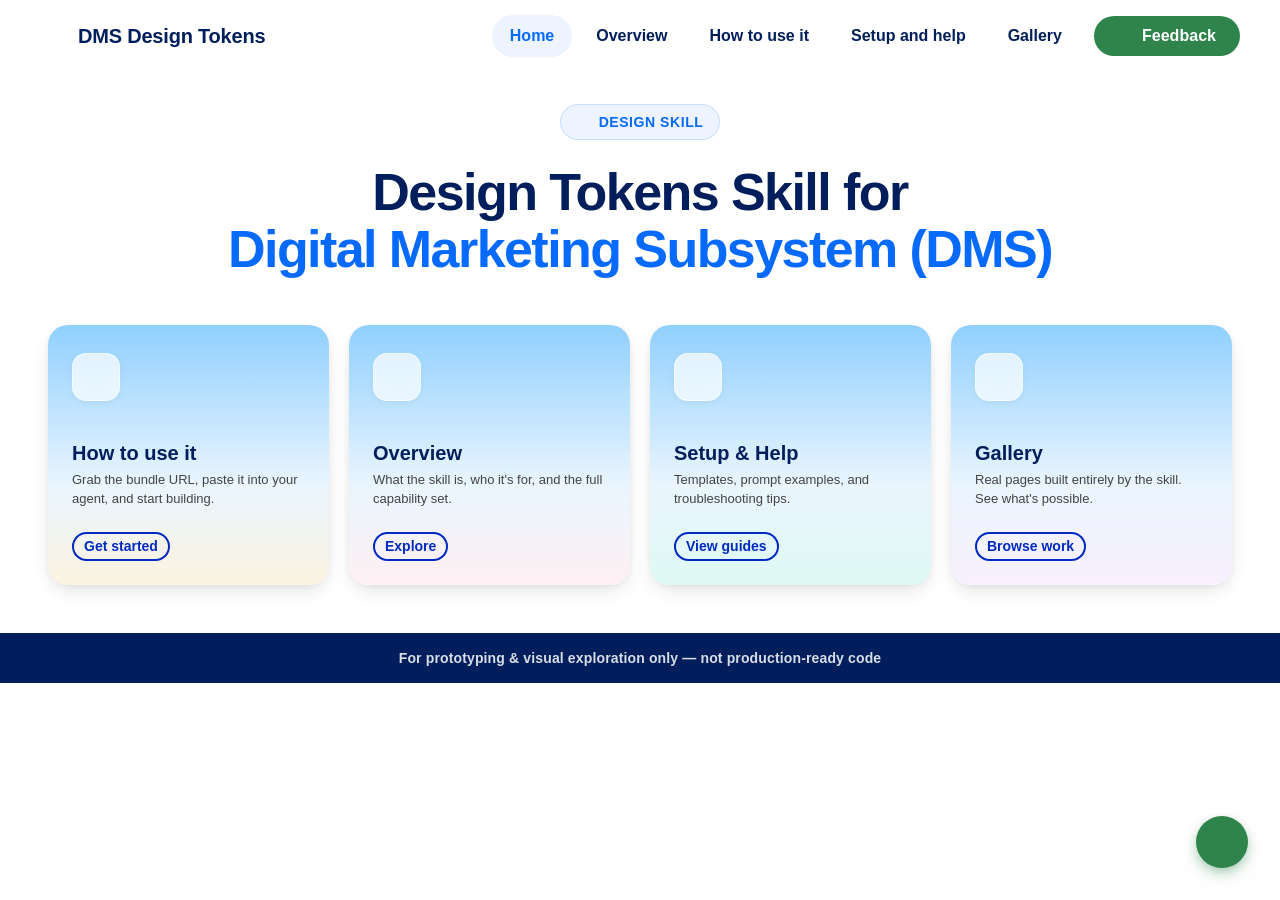
==== index.html @ d8869646 "revert cards to Day pastel gradients Co-authored-by: Cursor <cursoragent@cursor.com>" ====
<!DOCTYPE html>
<html lang="en" data-theme="day">
<head>
  <meta charset="UTF-8">
  <meta name="viewport" content="width=device-width, initial-scale=1.0">
  <title>DMS Design Tokens</title>
  <meta name="description" content="A self-contained brand bundle that turns AI agents into brand-safe page builders. Semantic tokens, curated recipes, and an 8-question self-audit — all at a single URL.">
  <link rel="icon" type="image/svg+xml" href="public/favicon.svg">
  <link rel="stylesheet" href="https://sfdc-ui-documentation-667d4c5e8394.herokuapp.com/dms-design-tokens/fonts.css">
  <link rel="stylesheet" href="https://sfdc-ui-documentation-667d4c5e8394.herokuapp.com/dms-design-tokens/tokens.css">
  <link rel="stylesheet" href="https://sfdc-ui-documentation-667d4c5e8394.herokuapp.com/salesforce-tokens/icons.css">
  <link rel="stylesheet" href="css/style.css?v=20260625b">
</head>
<body>

<!-- ═══ Navigation ═══ -->
<nav class="nav">
  <div class="nav__inner">
    <a href="index.html" class="nav__logo">
      <i class="icon icon--salesforce1 nav__logo-icon"></i>
      DMS Design Tokens
    </a>
    <button class="nav__hamburger" aria-label="Open menu" aria-expanded="false">
      <span></span><span></span><span></span>
    </button>
    <div class="nav__tabs">
      <a href="index.html" class="nav__tab-link active">Home</a>
      <a href="overview.html" class="nav__tab-link">Overview</a>
      <a href="use-it.html" class="nav__tab-link">How to use it</a>
      <a href="setup-and-help.html" class="nav__tab-link">Setup and help</a>
      <a href="gallery.html" class="nav__tab-link">Gallery</a>
      <button class="sf-cta sf-cta--special sf-cta--medium nav__feedback" data-feedback-open><i class="icon icon--chat" aria-hidden="true" style="width:16px;height:16px;"></i> Feedback</button>
    </div>
  </div>
</nav>

<!-- ═══ Hero ═══ -->
<section class="blade blade--day" style="padding-top:32px;padding-bottom:48px;">
  <div class="blade__inner" style="text-align:center; max-width:900px; margin-inline:auto;">
    <div class="home-hero__badge home-hero__badge--day">
      <i class="icon icon--magicwand" aria-hidden="true" style="width:18px;height:18px;"></i>
      <span>Design Skill</span>
    </div>
    <h1 class="hero__title" style="max-width:none;margin-inline:auto;margin-bottom:0;color:var(--color-on-surface-1,#001E5B);">
      Design Tokens Skill for<br><span style="color:var(--color-fill-accent,#066AFE);">Digital Marketing Subsystem (DMS)</span>
    </h1>
  </div>
</section>

<!-- ═══ Navigation tiles ═══ -->
<section class="blade blade--day" style="padding-top:0;padding-bottom:48px;">
  <div class="blade__inner">
    <div class="home-grid home-grid--4">

      <a href="use-it.html" class="home-tile home-tile--pastel home-tile--yellow">
        <div class="home-tile__icon-circle">
          <i class="icon icon--thunder" aria-hidden="true"></i>
        </div>
        <div class="home-tile__body">
          <h2 class="home-tile__title">How to use it</h2>
          <p class="home-tile__desc">Grab the bundle URL, paste it into your agent, and start building.</p>
          <span class="sf-cta sf-cta--secondary sf-cta--small home-tile__btn">Get started</span>
        </div>
      </a>

      <a href="overview.html" class="home-tile home-tile--pastel home-tile--pink">
        <div class="home-tile__icon-circle">
          <i class="icon icon--info-alt" aria-hidden="true"></i>
        </div>
        <div class="home-tile__body">
          <h2 class="home-tile__title">Overview</h2>
          <p class="home-tile__desc">What the skill is, who it's for, and the full capability set.</p>
          <span class="sf-cta sf-cta--secondary sf-cta--small home-tile__btn">Explore</span>
        </div>
      </a>

      <a href="setup-and-help.html" class="home-tile home-tile--pastel home-tile--teal-pastel">
        <div class="home-tile__icon-circle">
          <i class="icon icon--help-center" aria-hidden="true"></i>
        </div>
        <div class="home-tile__body">
          <h2 class="home-tile__title">Setup &amp; Help</h2>
          <p class="home-tile__desc">Templates, prompt examples, and troubleshooting tips.</p>
          <span class="sf-cta sf-cta--secondary sf-cta--small home-tile__btn">View guides</span>
        </div>
      </a>

      <a href="gallery.html" class="home-tile home-tile--pastel home-tile--violet-pastel">
        <div class="home-tile__icon-circle">
          <i class="icon icon--palette" aria-hidden="true"></i>
        </div>
        <div class="home-tile__body">
          <h2 class="home-tile__title">Gallery</h2>
          <p class="home-tile__desc">Real pages built entirely by the skill. See what's possible.</p>
          <span class="sf-cta sf-cta--secondary sf-cta--small home-tile__btn">Browse work</span>
        </div>
      </a>

    </div>
  </div>
</section>

<!-- ═══ Prototype-only banner ═══ -->
<div class="proto-banner">
  <i class="icon icon--magicwand proto-banner__star proto-banner__star--left" aria-hidden="true"></i>
  <span class="proto-banner__text">For prototyping &amp; visual exploration only — not production-ready code</span>
  <i class="icon icon--magicwand proto-banner__star proto-banner__star--right" aria-hidden="true"></i>
</div>

<!-- ═══ Feedback FAB + Overlay ═══ -->
<button class="feedback-fab" data-feedback-open aria-label="Give feedback">
  <i class="icon icon--chat" aria-hidden="true"></i>
</button>
<div class="feedback-backdrop" id="feedback-backdrop" style="display:none;"></div>
<div class="feedback-overlay" id="feedback-overlay" style="display:none;">
  <div class="feedback-overlay__header">
    <button class="feedback-overlay__close" data-feedback-close aria-label="Close"><i class="icon icon--close" aria-hidden="true"></i></button>
    <h3 class="feedback-overlay__title">Share your work &amp; give feedback</h3>
    <p class="feedback-overlay__subtitle">Help us improve the skill — even rough results are useful signal.</p>
  </div>
  <div class="feedback-overlay__body">
    <div class="feedback-overlay__section">
      <p class="feedback-overlay__label">Join the conversation</p>
      <p class="feedback-overlay__text">Connect with other creators, share what you've built, get tips, and help shape the skill. Drop screenshots, questions, or ideas — everything helps.</p>
      <a href="https://salesforce.enterprise.slack.com/archives/C0BCZ8MQ8TU" target="_blank" rel="noopener" class="feedback-overlay__cta feedback-overlay__cta--primary">
        <i class="icon icon--chat" aria-hidden="true"></i> Open Slack channel
      </a>
    </div>
  </div>
</div>

<script src="js/app.js?v=20260625b"></script>
</body>
</html>
---- css/style.css ----
/* ═══════════════════════════════════════════════
   DMS Design Tokens — Skill Documentation
   
   Asset references:
     fonts   → fonts.css (hosted, @font-face declarations)
     tokens  → tokens.css (hosted, CSS custom properties)
     icons   → icons.css (hosted, mask-image icon classes)
   All loaded via <link> in each HTML page's <head>.
   ═══════════════════════════════════════════════ */

:root {
  /* Gradients (from recipe-blade-backgrounds.md / recipe-hero.quickstart.md) */
  --grad-night: linear-gradient(180deg, #001E5B 0%, #022AC0 35.2%, #066AFE 75%, #00B3FF 100%);
  --grad-day-morning: linear-gradient(180deg, #90D0FE 0%, #EAF5FE 100%);
  --grad-day-midday: linear-gradient(180deg, #B7E3FF 0%, #EAF5FE 50%, #C0F0E8 100%);
}

*, *::before, *::after { box-sizing: border-box; margin: 0; padding: 0; }

html {
  font-size: 16px;
  -webkit-font-smoothing: antialiased;
  -moz-osx-font-smoothing: grayscale;
  scroll-behavior: smooth;
}

body {
  font-family: var(--font-family-body, "Salesforce Sans", Arial, sans-serif);
  color: var(--color-on-surface-1, #181818);
  background: var(--color-surface-1, #FFFFFF);
  line-height: 1.6;
}

/* ═══ Nav ═══ */
.nav {
  position: sticky;
  top: 0;
  z-index: 100;
  background: rgba(255,255,255,0.92);
  backdrop-filter: blur(16px) saturate(180%);
  -webkit-backdrop-filter: blur(16px) saturate(180%);
  border-bottom: none;
}

.nav__inner {
  width: 100%;
  margin: 0 auto;
  padding: 0 40px;
  height: 72px;
  display: flex;
  align-items: center;
  gap: 24px;
}

.nav__logo {
  font-family: var(--font-family-display, "Avant Garde For Salesforce", Arial, sans-serif);
  font-size: 20px;
  font-weight: var(--font-weight-demi, 600);
  color: var(--color-on-surface-1, #001E5B);
  letter-spacing: -0.01em;
  display: flex;
  align-items: center;
  gap: 10px;
  white-space: nowrap;
  text-decoration: none;
}

.nav__logo-icon {
  width: 28px;
  height: 28px;
  color: var(--color-cloud-blue-68, #00B3FF);
  flex-shrink: 0;
}

.nav__tabs {
  display: flex;
  gap: 6px;
  height: 72px;
  margin-left: auto;
  align-items: center;
}

.nav__tab-link {
  padding: 8px 18px;
  display: flex;
  align-items: center;
  font-family: var(--font-family-body, "Salesforce Sans", Arial, sans-serif);
  font-size: 16px;
  font-weight: var(--font-weight-demi, 600);
  color: var(--color-on-surface-1, #001E5B);
  background: none;
  border: none;
  border-radius: 999px;
  cursor: pointer;
  transition: background 0.2s, color 0.2s;
  white-space: nowrap;
  text-decoration: none;
}

.nav__tab-link:hover {
  background: var(--color-neutral-95, #F3F3F3);
}

.nav__tab-link.active {
  background: var(--color-electric-blue-95, #EDF4FF);
  color: var(--color-fill-accent, #066AFE);
}

.nav__hamburger {
  display: none;
  flex-direction: column;
  gap: 5px;
  background: none;
  border: none;
  cursor: pointer;
  padding: 8px;
  margin-left: auto;
}

.nav__hamburger span {
  display: block;
  width: 20px;
  height: 2px;
  background: var(--color-on-surface-1, #001E5B);
  border-radius: 1px;
}

/* ═══ Blade — full-width section ═══ */
.blade {
  width: 100%;
  padding-inline: var(--space-grid-desktop-margin, 48px);
  padding-block: 64px;
}

.blade__inner {
  width: 100%;
  max-width: var(--space-grid-desktop-max-content-width, 1280px);
  margin-inline: auto;
}

/* ── Night hero blade ── */
.blade--night-hero {
  background: var(--grad-night);
  color: #FFFFFF;
  padding-inline: var(--space-grid-desktop-margin, 48px);
  padding-block: 64px;
  position: relative;
  overflow: hidden;
}

.blade--night-hero::after {
  content: '';
  position: absolute;
  top: -50%;
  right: -20%;
  width: 80%;
  height: 200%;
  background: radial-gradient(ellipse at center, rgba(0,179,255,0.12) 0%, transparent 70%);
  pointer-events: none;
}

.hero__eyebrow {
  font-family: var(--font-style-body-copy-2-bold-family, var(--font-family-body, "Salesforce Sans", Arial, sans-serif));
  font-weight: var(--font-style-body-copy-2-bold-weight, 700);
  font-size: var(--font-style-body-copy-2-bold-size, 18px);
  line-height: var(--font-style-body-copy-2-bold-line-height, 1.5);
  letter-spacing: var(--font-style-body-copy-2-bold-letter-spacing, 0.00125em);
  color: var(--color-electric-blue-80, #A8CBFF);
  margin: 0 0 var(--space-content-sm, 12px) 0;
}

.hero__title {
  font-family: var(--font-family-display);
  font-size: clamp(32px, 5vw, 52px);
  font-weight: var(--font-weight-demi, 600);
  line-height: 1.08;
  letter-spacing: -0.03em;
  max-width: 720px;
  margin-bottom: 20px;
}

.hero__title .highlight {
  background: linear-gradient(135deg, #00B3FF, var(--color-electric-blue-80, #A8CBFF));
  -webkit-background-clip: text;
  -webkit-text-fill-color: transparent;
  background-clip: text;
}

.hero__body {
  font-family: var(--font-family-body);
  font-size: 18px;
  line-height: 1.65;
  color: var(--color-on-surface-2, #FFFFFF);
  max-width: 600px;
  margin-bottom: 32px;
}

.hero__actions {
  display: flex;
  gap: 12px;
  flex-wrap: wrap;
}

.hero__actions .sf-cta {
  min-width: 220px;
  text-align: center;
}

/* ── Super-blade region wrapper — continuous gradient across child blades ── */
.sf-blade-region {
  background: var(--grad-day-morning);
  width: 100%;
}

.sf-blade-region--night {
  background: var(--grad-night);
  color: #FFFFFF;
}

/* ── Transparent blade (child of super-blade region) ── */
.blade--transparent {
  background: transparent;
  color: var(--color-electric-blue-15, #001E5B);
}

.sf-blade-region--night .blade--transparent {
  color: #FFFFFF;
}

.sf-blade-region--night .sh__eyebrow {
  color: var(--color-on-surface-2, #FFFFFF);
}

.sf-blade-region--night .sh__desc {
  color: var(--color-on-surface-2, #FFFFFF);
}

.sf-blade-region--night .url-panel {
  background: rgba(255,255,255,0.06);
  border-color: rgba(255,255,255,0.12);
}

.sf-blade-region--night .url-panel__label,
.sf-blade-region--night .url-panel__url {
  color: #FFFFFF;
}

.sf-blade-region--night > .blade--transparent > .blade__inner > code,
.sf-blade-region--night > .blade--transparent > .blade__inner > .section-header code {
  background: rgba(255,255,255,0.1);
  border-color: rgba(255,255,255,0.15);
  color: var(--color-cloud-blue-68, #A8CBFF);
}

[data-theme="day"] code {
  background: #F3F3F3;
  border: 1px solid var(--color-border-neutral, #E5E5E5);
  color: var(--color-electric-blue-15, #001E5B);
}

.sf-blade-region--night .download-panel {
  background: rgba(255,255,255,0.06);
  border: 1px solid rgba(255,255,255,0.1);
}

.sf-blade-region--night .download-panel::after {
  display: none;
}

.sf-blade-region--night .zip-details {
  background: rgba(255,255,255,0.04);
  border-color: rgba(255,255,255,0.1);
}

.sf-blade-region--night .zip-details summary {
  color: #FFFFFF;
}

.sf-blade-region--night .zip-table td {
  color: rgba(255,255,255,0.7);
  border-color: rgba(255,255,255,0.08);
}

.sf-blade-region--night .zip-table td:first-child {
  color: #FFFFFF;
}

/* ── Day blade ── */
.blade--day {
  background: var(--color-surface-1, #FFFFFF);
  color: var(--color-on-surface-1, #181818);
}

/* ── Day gradient blades ── */
.blade--day-morning {
  background: var(--grad-day-morning);
  color: var(--color-electric-blue-15, #001E5B);
}

.blade--day-midday {
  background: var(--grad-day-midday);
  color: var(--color-electric-blue-15, #001E5B);
}

/* ── Tinted blade ── */
.blade--tinted {
  background: var(--color-electric-blue-95, #EDF4FF);
  color: var(--color-on-surface-1, #181818);
}

/* ═══ Section header ═══ */
.section-header {
  text-align: center;
  max-width: 680px;
  margin: 0 auto 40px;
}

.section-header--left {
  text-align: left;
  max-width: none;
  margin-left: 0;
}

.sh__eyebrow {
  font-family: var(--font-style-body-copy-2-bold-family, var(--font-family-body, "Salesforce Sans", Arial, sans-serif));
  font-weight: var(--font-style-body-copy-2-bold-weight, 700);
  font-size: var(--font-style-body-copy-2-bold-size, 18px);
  line-height: var(--font-style-body-copy-2-bold-line-height, 1.5);
  letter-spacing: var(--font-style-body-copy-2-bold-letter-spacing, 0.00125em);
  color: var(--color-on-surface-1, #001E5B);
  margin: 0 0 var(--space-content-sm, 12px) 0;
}

.blade--night-hero .sh__eyebrow { color: var(--color-cloud-blue-68, #A8CBFF); }

.sh__title {
  font-family: var(--font-family-display);
  font-size: var(--font-style-display-5-size, 32px);
  font-weight: var(--font-weight-demi, 600);
  line-height: var(--font-style-display-5-line-height, 1.25);
  letter-spacing: var(--font-style-display-5-letter-spacing, -0.0015em);
  margin-bottom: 12px;
}

.sh__desc {
  font-family: var(--font-family-body);
  font-size: var(--font-style-body-copy-3-size, 16px);
  line-height: var(--font-style-body-copy-3-line-height, 1.5);
  color: var(--color-on-surface-2, #444444);
}

.blade--night-hero .sh__desc { color: var(--color-on-surface-2, #FFFFFF); }

/* ═══ CTA Buttons — matching recipe-cta-buttons.md ═══ */

.sf-cta {
  display: inline-flex;
  align-items: center;
  justify-content: center;
  gap: var(--space-interactive-xs, 8px);
  border-radius: var(--radius-button, 9999px);
  font-family: var(--font-family-body, "Salesforce Sans", Arial, sans-serif);
  font-weight: var(--font-weight-bold, 700);
  text-decoration: none;
  cursor: pointer;
  border: none;
  transition: background 0.2s, color 0.2s, box-shadow 0.2s, transform 0.15s;
}

.sf-cta:active { transform: scale(0.97); }

/* Size: Hero */
.sf-cta--hero {
  padding: var(--space-interactive-sm, 12px) var(--space-interactive-xl, 32px);
  font-size: var(--font-size-16, 16px);
  line-height: var(--font-line-height-24, 24px);
  letter-spacing: var(--font-letter-spacing-2, 0.002em);
}

/* Size: Medium */
.sf-cta--medium {
  padding: var(--space-interactive-xs, 8px) var(--space-interactive-lg, 24px);
  font-size: var(--font-size-16, 16px);
  line-height: var(--font-line-height-24, 24px);
  letter-spacing: var(--font-letter-spacing-2, 0.002em);
}

/* Size: Small */
.sf-cta--small {
  padding: var(--space-interactive-2xs, 4px) var(--space-interactive-sm, 12px);
  font-size: var(--font-size-14, 14px);
  line-height: 21px;
}

/* Variant: Primary — solid accent pill */
.sf-cta--primary {
  background: var(--color-fill-accent, #066AFE);
  color: var(--color-on-fill-accent, #FFFFFF);
}

.sf-cta--primary:hover {
  background: var(--color-fill-accent-hover, #022AC0);
}

.sf-cta--primary:active {
  background: var(--color-fill-accent-active, #002775);
}

.sf-cta--primary:focus-visible {
  background: var(--color-fill-accent-hover, #022AC0);
  outline: 3px solid var(--color-border-focus, #066AFE);
  outline-offset: 2px;
}

/* Variant: Secondary — outlined ghost pill */
.sf-cta--secondary {
  background: transparent;
  color: var(--color-on-fill-neutral-accent, #022AC0);
  box-shadow: inset 0 0 0 2px var(--color-border-accent, #022AC0);
}

.sf-cta--secondary:hover {
  background: var(--color-fill-neutral-hover, #EAF5FE);
  color: var(--color-on-fill-neutral-accent-hover, #002775);
  box-shadow: inset 0 0 0 2px var(--color-border-accent-hover, #002775);
}

.sf-cta--secondary:active {
  background: var(--color-fill-neutral-active, #EAF5FE);
  color: var(--color-on-fill-neutral-accent-active, #002775);
  box-shadow: inset 0 0 0 2px var(--color-border-accent-active, #002775);
}

.sf-cta--secondary:focus-visible {
  background: var(--color-fill-neutral-hover, #EAF5FE);
  color: var(--color-on-fill-neutral-accent-hover, #002775);
  box-shadow: inset 0 0 0 2px var(--color-border-accent-hover, #002775);
  outline: 3px solid var(--color-border-focus, #066AFE);
  outline-offset: 2px;
}

/* On-dark modifier — CTAs directly on Night gradient */
.sf-cta--on-dark.sf-cta--primary {
  background: #FFFFFF;
  color: var(--color-electric-blue-30, #022AC0);
}

.sf-cta--on-dark.sf-cta--primary:hover {
  background: rgba(255,255,255,0.85);
}

.sf-cta--on-dark.sf-cta--primary:active {
  background: rgba(255,255,255,0.85);
}

.sf-cta--on-dark.sf-cta--primary:focus-visible {
  background: rgba(255,255,255,0.85);
  outline-color: #FFFFFF;
}

.sf-cta--on-dark.sf-cta--secondary {
  background: transparent;
  color: #FFFFFF;
  box-shadow: inset 0 0 0 2px #FFFFFF;
}

.sf-cta--on-dark.sf-cta--secondary:hover {
  background: rgba(255,255,255,0.12);
  color: #FFFFFF;
  box-shadow: inset 0 0 0 2px #FFFFFF;
}

.sf-cta--on-dark.sf-cta--secondary:active {
  background: rgba(255,255,255,0.20);
  color: #FFFFFF;
  box-shadow: inset 0 0 0 2px #FFFFFF;
}

.sf-cta--on-dark.sf-cta--secondary:focus-visible {
  background: rgba(255,255,255,0.20);
  color: #FFFFFF;
  box-shadow: inset 0 0 0 2px #FFFFFF;
  outline-color: #FFFFFF;
}

/* Variant: Special — green pill */
.sf-cta--special {
  background: var(--color-green-50, #2E844A);
  color: var(--color-white, #FFFFFF);
  border: none;
}

.sf-cta--special:hover { background: var(--color-green-20, #143B25); }
.sf-cta--special:active { background: var(--color-green-20, #143B25); }
.sf-cta--special:focus-visible { background: var(--color-green-20, #143B25); }

/* ── Copy button ── */
.copy-btn {
  display: inline-flex;
  align-items: center;
  gap: 6px;
  padding: 5px 10px;
  border-radius: 6px;
  border: 1px solid var(--color-border-neutral, #E5E5E5);
  background: var(--color-surface-1, #FFFFFF);
  font-family: var(--font-family-body);
  font-size: 11px;
  font-weight: var(--font-weight-demi, 600);
  color: var(--color-link, #022AC0);
  cursor: pointer;
  transition: background 0.15s, border-color 0.15s;
}

.copy-btn:hover {
  background: var(--color-electric-blue-95, #EDF4FF);
  border-color: var(--color-electric-blue-80, #A8CBFF);
}

.copy-btn.copied { background: #ecfdf5; border-color: #a7f3d0; color: #047857; }

/* ═══ Cards ═══ */
.card-grid {
  display: grid;
  gap: 20px;
}

.card-grid--1 { grid-template-columns: 1fr; }
.card-grid--2 { grid-template-columns: repeat(2, 1fr); }
.card-grid--3 { grid-template-columns: repeat(3, 1fr); }

.sf-card {
  background: var(--color-surface-1, #FFFFFF);
  border-radius: var(--radius-card, 12px);
  border: 1px solid rgba(24, 24, 24, 0.04);
  box-shadow:
    0 2px 8px -2px rgba(24, 24, 24, 0.08),
    0 8px 12px -2px rgba(24, 24, 24, 0.16);
  padding: 24px;
  display: flex;
  flex-direction: column;
  gap: 10px;
  transition: box-shadow 0.2s, transform 0.2s;
  overflow: hidden;
  overflow-wrap: anywhere;
}

.sf-card:hover {
  box-shadow:
    0 4px 12px -2px rgba(24, 24, 24, 0.12),
    0 12px 20px -4px rgba(24, 24, 24, 0.2);
  transform: translateY(-2px);
}

.sf-card__number {
  font-family: var(--font-family-display);
  font-size: var(--font-style-display-5-size, 32px);
  font-weight: var(--font-weight-demi, 600);
  color: var(--color-electric-blue-80, #A8CBFF);
  line-height: 1;
}

.sf-card__icon {
  width: 36px;
  height: 36px;
  border-radius: 10px;
  background: var(--color-electric-blue-95, #EDF4FF);
  display: flex;
  align-items: center;
  justify-content: center;
  margin-bottom: 12px;
  flex-shrink: 0;
}

.sf-card__icon .icon {
  width: 20px;
  height: 20px;
  color: var(--color-fill-accent, #066AFE);
}

[data-theme="day"] .sf-card__icon {
  background: var(--color-electric-blue-95, #EDF4FF);
}

[data-theme="day"] .sf-card__icon .icon {
  color: var(--color-fill-accent, #066AFE);
}

.sf-card__pill {
  display: inline-flex;
  align-items: center;
  gap: 0;
  padding: 4px 12px;
  border-radius: 999px;
  border: none;
  font-family: var(--font-family-body, "Salesforce Sans", Arial, sans-serif);
  font-size: var(--font-style-body-copy-5-size, 12px);
  font-weight: var(--font-weight-bold, 700);
  width: fit-content;
  background: #EAF5FE;
  color: #032D60;
}

.sf-card__pill .dot { display: none; }

.pill--blue { background: #EAF5FE; color: #032D60; }
.pill--green { background: #e6f7ed; color: #194d2e; }
.pill--violet { background: #f0e8fc; color: #4a1d96; }
.pill--neutral { background: #EAF5FE; color: #032D60; }

.sf-card__title {
  font-family: var(--font-family-display);
  font-size: var(--font-style-body-copy-3-size, 16px);
  font-weight: var(--font-weight-demi, 600);
  color: var(--color-on-surface-1, #001E5B);
  line-height: 1.3;
}

.sf-card__body {
  font-family: var(--font-family-body);
  font-size: var(--font-style-body-copy-4-size, 14px);
  color: var(--color-on-surface-2, #444444);
  line-height: 1.6;
  flex: 1;
}

.sf-card__footer {
  font-family: var(--font-family-body);
  font-size: 11px;
  color: var(--color-on-surface-2, #444444);
  border-top: 1px solid var(--color-neutral-80, #C9C9C9);
  padding-top: 10px;
  margin-top: auto;
}

.sf-card__footer-label {
  font-family: var(--font-family-body, "Salesforce Sans", Arial, sans-serif);
  font-weight: var(--font-weight-bold, 700);
  font-size: var(--font-style-body-copy-5-size, 12px);
  color: var(--color-on-surface-1, #001E5B);
  margin-right: 4px;
}

/* ═══ Pillar cards (token foundation) ═══ */
.pillars {
  display: grid;
  grid-template-columns: repeat(3, 1fr);
  gap: 16px;
  margin-top: 48px;
}

.pillar {
  background: rgba(255,255,255,0.06);
  border: 1px solid rgba(255,255,255,0.12);
  border-radius: var(--radius-card, 12px);
  padding: 24px;
  backdrop-filter: blur(8px);
}

.pillar__num {
  font-family: var(--font-family-body, "Salesforce Sans", Arial, sans-serif);
  font-size: var(--font-style-body-copy-5-size, 12px);
  font-weight: var(--font-weight-bold, 700);
  color: var(--color-electric-blue-80, #A8CBFF);
  margin-bottom: 8px;
}

.pillar__title {
  font-family: var(--font-family-display);
  font-size: 15px;
  font-weight: var(--font-weight-demi, 600);
  color: #FFFFFF;
  margin-bottom: 6px;
}

.pillar__body {
  font-family: var(--font-family-body);
  font-size: 13px;
  color: rgba(255,255,255,0.65);
  line-height: 1.6;
}

/* ═══ URL panel ═══ */
.url-panel {
  border-radius: 16px;
  border: 2px solid rgba(6,106,254,0.2);
  background: linear-gradient(135deg, var(--color-electric-blue-95, #EDF4FF), rgba(216,230,254,0.3) 50%, var(--color-surface-1, #FFFFFF));
  padding: 24px 28px;
  display: flex;
  align-items: center;
  justify-content: space-between;
  gap: 16px;
  flex-wrap: wrap;
}

.url-panel__label {
  font-family: var(--font-family-body, "Salesforce Sans", Arial, sans-serif);
  font-weight: var(--font-weight-bold, 700);
  font-size: var(--font-style-body-copy-4-size, 14px);
  color: var(--color-on-surface-1, #001E5B);
  margin-bottom: 4px;
}

.url-panel__url {
  font-family: var(--font-family-body);
  font-size: 15px;
  font-weight: var(--font-weight-demi, 600);
  color: var(--color-on-surface-1, #001E5B);
  word-break: break-all;
}

/* ═══ Code blocks ═══ */
.code-block {
  position: relative;
  border-radius: 12px;
  border: 1px solid var(--color-border-neutral, #E5E5E5);
  overflow: hidden;
  background: #0D1117;
}

.code-block__label {
  padding: 14px 20px 0;
  font-family: var(--font-family-body, "Salesforce Sans", Arial, sans-serif);
  font-size: var(--font-style-body-copy-5-size, 12px);
  font-weight: var(--font-weight-bold, 700);
  color: #8B949E;
}

.code-block pre {
  padding: 16px 20px;
  font-family: 'SF Mono', 'Fira Code', 'Cascadia Code', monospace;
  font-size: 13px;
  line-height: 1.7;
  color: #E6EDF3;
  overflow-x: auto;
  white-space: pre;
}

.code-block pre code { background: none; border: none; padding: 0; color: inherit; font-size: inherit; }

.code-block .copy-btn {
  position: absolute;
  top: 10px;
  right: 10px;
  background: rgba(255,255,255,0.08);
  border-color: rgba(255,255,255,0.15);
  color: #8B949E;
}

.code-block .copy-btn:hover { background: rgba(255,255,255,0.15); }

/* ═══ Inline code ═══ */
code {
  font-family: 'SF Mono', 'Fira Code', monospace;
  font-size: 0.88em;
  background: #F3F3F3;
  border: 1px solid var(--color-border-neutral, #E5E5E5);
  border-radius: 4px;
  padding: 1px 5px;
}

/* ═══ Download panel ═══ */
.download-panel {
  border-radius: 16px;
  background: var(--grad-night);
  color: #FFFFFF;
  padding: 32px 40px;
  display: flex;
  align-items: center;
  justify-content: space-between;
  gap: 24px;
  flex-wrap: wrap;
  position: relative;
  overflow: hidden;
}

.download-panel::after {
  content: '';
  position: absolute;
  top: -50%;
  right: -10%;
  width: 50%;
  height: 200%;
  background: radial-gradient(ellipse at center, rgba(0,179,255,0.15) 0%, transparent 60%);
  pointer-events: none;
}

.download-panel__eyebrow {
  font-family: var(--font-family-body, "Salesforce Sans", Arial, sans-serif);
  font-weight: var(--font-weight-bold, 700);
  font-size: var(--font-style-body-copy-4-size, 14px);
  color: var(--color-electric-blue-80, #A8CBFF);
  margin-bottom: 4px;
}

.download-panel__title {
  font-family: var(--font-family-display);
  font-size: var(--font-style-display-6-size, 24px);
  font-weight: var(--font-weight-demi, 600);
  margin-bottom: 4px;
  position: relative;
}

.download-panel__desc {
  font-family: var(--font-family-body);
  font-size: 14px;
  color: rgba(255,255,255,0.7);
  line-height: 1.6;
}

/* ═══ Setup cards ═══ */
.setup-card {
  border-radius: var(--radius-card, 12px);
  border: 1px solid rgba(24, 24, 24, 0.04);
  background: var(--color-surface-1, #FFFFFF);
  box-shadow:
    0 2px 8px -2px rgba(24, 24, 24, 0.08),
    0 8px 12px -2px rgba(24, 24, 24, 0.16);
  overflow: hidden;
  display: flex;
  flex-direction: column;
  height: 100%;
}

.setup-card__header {
  padding: 16px 20px;
  border-bottom: 1px solid var(--color-neutral-80, #C9C9C9);
  display: flex;
  align-items: center;
  gap: 10px;
}

.setup-card__dot { width: 10px; height: 10px; border-radius: 50%; }

.setup-card__name {
  font-family: var(--font-family-display);
  font-size: var(--font-style-body-copy-3-size, 16px);
  font-weight: var(--font-weight-demi, 600);
  color: var(--color-on-surface-1, #001E5B);
}

.setup-card__body { padding: 20px; flex: 1; }

.setup-steps {
  list-style: none;
  display: flex;
  flex-direction: column;
  gap: 14px;
}

.setup-steps li {
  display: flex;
  align-items: flex-start;
  gap: 12px;
}

.step-num {
  flex-shrink: 0;
  width: 22px;
  height: 22px;
  border-radius: 50%;
  display: flex;
  align-items: center;
  justify-content: center;
  font-family: var(--font-family-display);
  font-size: 11px;
  font-weight: var(--font-weight-bold, 700);
}

.step-num--blue { background: rgba(6,106,254,0.12); color: var(--color-electric-blue-30, #022AC0); }
.step-num--green { background: rgba(46,132,74,0.12); color: #1a5c2e; }
.step-num--violet { background: rgba(139,92,246,0.12); color: #6d28d9; }

.setup-steps li p {
  font-family: var(--font-family-body);
  font-size: 13px;
  color: #444444;
  line-height: 1.6;
}

.setup-card__terminal {
  border-top: 1px solid var(--color-neutral-80, #C9C9C9);
  background: #F3F3F3;
}

.setup-card__terminal summary {
  padding: 10px 20px;
  cursor: pointer;
  display: flex;
  align-items: center;
  gap: 8px;
  font-family: var(--font-family-body, "Salesforce Sans", Arial, sans-serif);
  font-size: var(--font-style-body-copy-5-size, 12px);
  font-weight: var(--font-weight-bold, 700);
  color: var(--color-on-surface-1, #001E5B);
  user-select: none;
  list-style: none;
}

.setup-card__terminal summary::-webkit-details-marker { display: none; }

.setup-card__terminal .icon {
  width: 14px;
  height: 14px;
  color: #747474;
  transition: transform 0.2s;
}

.setup-card__terminal[open] .icon { transform: rotate(180deg); }

.setup-card__terminal pre {
  margin: 0 20px 16px;
  padding: 10px 14px;
  font-family: 'SF Mono', monospace;
  font-size: 11px;
  line-height: 1.6;
  white-space: pre-wrap;
  word-break: break-all;
  background: var(--color-surface-1, #FFFFFF);
  border: 1px solid var(--color-border-neutral, #E5E5E5);
  border-radius: 8px;
  color: var(--color-on-surface-1, #181818);
}

.setup-card__terminal--subtle {
  border-top: none;
  background: transparent;
  position: relative;
  margin-top: auto;
}

.setup-card__terminal--subtle summary {
  padding: 10px 0;
  display: flex;
  align-items: center;
  justify-content: space-between;
}

.setup-card__terminal--subtle .terminal-copy-btn {
  position: static;
  display: none;
}

.setup-card__terminal--subtle[open] .terminal-copy-btn {
  display: inline-flex;
}

.setup-card__terminal--subtle pre {
  background: var(--color-neutral-95, #F3F3F3);
  border: 1px solid rgba(24, 24, 24, 0.06);
  padding: 10px 14px;
  margin: 0;
}

/* Always-visible terminal block */
.setup-card__terminal--visible {
  margin-top: auto;
}

.setup-card__terminal-header {
  display: flex;
  align-items: center;
  justify-content: space-between;
  padding: 10px 0 6px;
}

.setup-card__terminal-label {
  font-family: var(--font-family-body);
  font-size: var(--font-style-body-copy-5-size, 12px);
  font-weight: var(--font-weight-demi, 600);
  color: var(--color-on-surface-2, #444444);
}

.setup-card__terminal--visible .terminal-copy-btn {
  position: static;
  display: inline-flex;
}

.setup-card__terminal--visible pre {
  background: var(--color-neutral-95, #F3F3F3);
  border: 1px solid rgba(24, 24, 24, 0.06);
  padding: 10px 14px;
  margin: 0;
  border-radius: 8px;
  font-family: var(--font-family-code, monospace);
  font-size: 13px;
  line-height: 1.5;
  white-space: pre-wrap;
  word-break: break-all;
  color: var(--color-on-surface-1, #001E5B);
}

.terminal-copy-btn {
  position: absolute;
  top: 46px;
  right: 6px;
  background: rgba(0,0,0,0.04);
  border: 1px solid rgba(24, 24, 24, 0.08);
  border-radius: 6px;
  padding: 4px 6px;
  cursor: pointer;
  color: var(--color-on-surface-2, #444444);
}

.terminal-copy-btn:hover {
  background: rgba(0,0,0,0.08);
}

/* ═══ Prompt slots ═══ */
.prompt-slot {
  background: var(--color-surface-1, #FFFFFF);
  border: 1px solid rgba(24, 24, 24, 0.04);
  border-radius: var(--radius-card, 12px);
  padding: 20px 24px;
  box-shadow:
    0 2px 8px -2px rgba(24, 24, 24, 0.08),
    0 8px 12px -2px rgba(24, 24, 24, 0.16);
}

.prompt-slot__header {
  display: grid;
  grid-template-columns: auto 1fr;
  gap: 16px;
  align-items: flex-start;
}

.prompt-slot__num {
  width: 36px;
  height: 36px;
  border-radius: 50%;
  background: var(--color-fill-accent, #066AFE);
  color: var(--color-on-fill-accent, #FFFFFF);
  display: flex;
  align-items: center;
  justify-content: center;
  font-family: var(--font-family-display);
  font-size: 14px;
  font-weight: var(--font-weight-bold, 700);
}

.prompt-slot__name {
  font-family: var(--font-family-body, "Salesforce Sans", Arial, sans-serif);
  font-weight: var(--font-weight-bold, 700);
  font-size: var(--font-style-body-copy-2-bold-size, 18px);
  line-height: var(--font-style-body-copy-2-bold-line-height, 1.5);
  color: var(--color-on-surface-1, #001E5B);
}

.prompt-slot__purpose {
  font-family: var(--font-family-body);
  font-size: 13px;
  color: var(--color-on-surface-2, #444444);
  line-height: 1.6;
  margin-top: 2px;
}

.prompt-slot__example {
  margin-top: 10px;
  background: #F3F3F3;
  border: 1px solid var(--color-border-neutral, #E5E5E5);
  border-radius: 8px;
  padding: 10px 14px;
}

.prompt-slot__example-label {
  font-family: var(--font-family-body, "Salesforce Sans", Arial, sans-serif);
  font-size: var(--font-style-body-copy-5-size, 12px);
  font-weight: var(--font-weight-bold, 700);
  color: var(--color-on-surface-2, #444444);
  margin-bottom: 4px;
}

.prompt-slot__example-text {
  font-family: var(--font-family-body);
  font-size: 13px;
  color: var(--color-on-surface-1, #001E5B);
  font-style: italic;
}

.slot-connector {
  display: flex;
  justify-content: center;
  padding: 2px 0;
  color: var(--color-electric-blue-80, #A8CBFF);
}

/* ═══ Prose (text-only page layout) ═══ */
.prose {
  max-width: 780px;
}

.prose h2 {
  font-family: var(--font-family-display);
  font-size: var(--font-style-display-4-size, 28px);
  font-weight: var(--font-weight-bold, 700);
  color: var(--color-on-surface-1, #001E5B);
  line-height: 1.2;
  margin: 48px 0 8px;
}

.prose h2:first-child { margin-top: 0; }

.prose h2 + p { margin-top: 4px; }

.prose h3 {
  font-family: var(--font-family-display);
  font-size: var(--font-style-display-8-size, 18px);
  font-weight: var(--font-weight-demi, 600);
  color: var(--color-on-surface-1, #001E5B);
  margin: 32px 0 8px;
}

.prose h3:first-child { margin-top: 0; }

.prose p {
  font-family: var(--font-family-body);
  font-size: var(--font-style-body-copy-3-size, 16px);
  color: var(--color-on-surface-2, #444444);
  line-height: 1.6;
  margin: 0 0 12px;
}

.prose ul {
  font-family: var(--font-family-body);
  font-size: var(--font-style-body-copy-3-size, 16px);
  color: var(--color-on-surface-2, #444444);
  line-height: 1.6;
  margin: 0 0 16px;
  padding-left: 24px;
}

.prose ul li { margin-bottom: 6px; }

.prose strong {
  font-weight: var(--font-weight-demi, 600);
  color: var(--color-on-surface-1, #001E5B);
}

.prose a {
  color: var(--color-fill-accent, #066AFE);
  text-decoration: none;
}

.prose a:hover { text-decoration: underline; }

.prose hr {
  border: none;
  border-top: 1px solid var(--color-neutral-80, #C9C9C9);
  margin: 32px 0;
}

/* ═══ Template previews (screenshot images) ═══ */
.template-preview {
  border-radius: 10px;
  overflow: hidden;
  margin: 12px 0 16px;
  border: 1px solid rgba(24, 24, 24, 0.06);
  box-shadow:
    0 2px 8px -2px rgba(24, 24, 24, 0.08),
    0 8px 12px -2px rgba(24, 24, 24, 0.16);
  position: relative;
  cursor: pointer;
}

.template-preview__link {
  position: absolute;
  inset: 0;
  z-index: 2;
}

.template-preview:hover {
  box-shadow:
    0 4px 12px -2px rgba(24, 24, 24, 0.12),
    0 12px 20px -2px rgba(24, 24, 24, 0.2);
}

.template-preview__img {
  width: 100%;
  height: auto;
  display: block;
}

.prose table {
  width: 100%;
  border-collapse: collapse;
  margin: 16px 0 24px;
  font-family: var(--font-family-body);
  font-size: var(--font-style-body-copy-4-size, 14px);
}

.prose thead th {
  text-align: left;
  font-weight: var(--font-weight-demi, 600);
  color: var(--color-on-surface-2, #444444);
  padding: 10px 16px 10px 0;
  border-bottom: 1px solid var(--color-neutral-80, #C9C9C9);
  font-size: var(--font-style-body-copy-5-size, 12px);
  text-transform: uppercase;
  letter-spacing: 0.04em;
}

.prose tbody td {
  padding: 12px 16px 12px 0;
  border-bottom: 1px solid var(--color-neutral-90, #E5E5E5);
  color: var(--color-on-surface-2, #444444);
  line-height: 1.5;
  vertical-align: top;
}

.prose tbody td:first-child {
  color: var(--color-on-surface-2, #444444);
  width: 32px;
}

.prose tbody td:nth-child(2) {
  font-weight: var(--font-weight-demi, 600);
  color: var(--color-on-surface-1, #001E5B);
  white-space: nowrap;
  width: 140px;
}

.prose tbody tr:last-child td { border-bottom: none; }

/* ═══ Slot rows ═══ */
.slot-list {
  display: flex;
  flex-direction: column;
  gap: 0;
  border-radius: var(--radius-card, 12px);
  overflow: hidden;
  border: 1px solid rgba(24, 24, 24, 0.04);
  box-shadow:
    0 2px 8px -2px rgba(24, 24, 24, 0.08),
    0 8px 12px -2px rgba(24, 24, 24, 0.16);
  background: var(--color-surface-1, #FFFFFF);
}

.slot-row {
  display: flex;
  align-items: flex-start;
  gap: 16px;
  padding: 20px 24px;
  border-bottom: 1px solid var(--color-neutral-80, #C9C9C9);
}

.slot-row:last-child { border-bottom: none; }

.slot-row__num {
  width: 32px;
  height: 32px;
  border-radius: 999px;
  background: var(--color-electric-blue-95, #EDF4FF);
  color: var(--color-fill-accent, #066AFE);
  font-family: var(--font-family-display);
  font-size: 14px;
  font-weight: var(--font-weight-demi, 600);
  display: flex;
  align-items: center;
  justify-content: center;
  flex-shrink: 0;
  margin-top: 2px;
}

.slot-row__content { flex: 1; }

.slot-row__title {
  font-family: var(--font-family-display);
  font-size: var(--font-style-body-copy-2-size, 18px);
  font-weight: var(--font-weight-demi, 600);
  color: var(--color-on-surface-1, #001E5B);
  margin: 0 0 4px;
}

.slot-row__body {
  font-family: var(--font-family-body);
  font-size: var(--font-style-body-copy-4-size, 14px);
  color: var(--color-on-surface-2, #444444);
  line-height: 1.6;
  margin: 0;
}

@media (max-width: 767.98px) {
  .slot-row { padding: 16px 20px; }
}

/* ═══ Accordion slots ═══ */
.accordion-list {
  display: flex;
  flex-direction: column;
  border-radius: var(--radius-card, 12px);
  overflow: hidden;
  border: 1px solid rgba(24, 24, 24, 0.04);
  box-shadow:
    0 2px 8px -2px rgba(24, 24, 24, 0.08),
    0 8px 12px -2px rgba(24, 24, 24, 0.16);
}

.accordion-item {
  background: var(--color-surface-1, #FFFFFF);
  border-bottom: 1px solid var(--color-neutral-80, #C9C9C9);
}

.accordion-item:last-child { border-bottom: none; }

.accordion-item summary {
  padding: 20px 24px;
  cursor: pointer;
  display: flex;
  align-items: center;
  gap: 16px;
  list-style: none;
  user-select: none;
}

.accordion-item summary::-webkit-details-marker { display: none; }

.accordion-item summary .accordion-num {
  width: 32px;
  height: 32px;
  border-radius: 999px;
  background: var(--color-electric-blue-95, #EDF4FF);
  color: var(--color-fill-accent, #066AFE);
  font-family: var(--font-family-display);
  font-size: 14px;
  font-weight: var(--font-weight-demi, 600);
  display: flex;
  align-items: center;
  justify-content: center;
  flex-shrink: 0;
}

.accordion-item summary .accordion-title {
  font-family: var(--font-family-display);
  font-size: var(--font-style-body-copy-2-size, 18px);
  font-weight: var(--font-weight-demi, 600);
  color: var(--color-on-surface-1, #001E5B);
  flex: 1;
}

.accordion-item summary .accordion-brief {
  font-family: var(--font-family-body);
  font-size: var(--font-style-body-copy-4-size, 14px);
  color: var(--color-on-surface-2, #444444);
  flex: 2;
}

.accordion-item summary .icon--chevrondown {
  width: 16px;
  height: 16px;
  color: var(--color-on-surface-2, #444444);
  transition: transform 0.2s;
  flex-shrink: 0;
}

.accordion-item[open] summary .icon--chevrondown {
  transform: rotate(180deg);
}

.accordion-item__body {
  padding: 0 24px 20px 72px;
  font-family: var(--font-family-body);
  font-size: var(--font-style-body-copy-4-size, 14px);
  color: var(--color-on-surface-2, #444444);
  line-height: 1.6;
}

.accordion-item__body p + p { margin-top: 8px; }

.accordion-item__body .example-text {
  background: var(--color-neutral-95, #F3F3F3);
  padding: 10px 14px;
  border-radius: 8px;
  font-style: italic;
  font-size: 13px;
  margin-top: 10px;
}

/* ═══ Tip rows ═══ */
.tip-row {
  display: flex;
  gap: 16px;
  padding: 16px 24px;
  background: var(--color-surface-1, #FFFFFF);
  border-bottom: 1px solid var(--color-neutral-80, #C9C9C9);
  align-items: flex-start;
}

.tip-row:last-child { border-bottom: none; }

.tip-row__icon {
  width: 24px;
  height: 24px;
  border-radius: 999px;
  background: #FEF2F2;
  display: flex;
  align-items: center;
  justify-content: center;
  flex-shrink: 0;
  margin-top: 2px;
}

.tip-row__content {
  flex: 1;
}

.tip-row__problem {
  font-family: var(--font-family-body);
  font-size: var(--font-style-body-copy-4-size, 14px);
  font-weight: var(--font-weight-demi, 600);
  color: var(--color-on-surface-1, #001E5B);
}

.tip-row__fix {
  font-family: var(--font-family-body);
  font-size: 13px;
  color: var(--color-on-surface-2, #444444);
  margin-top: 4px;
  line-height: 1.5;
}

@media (max-width: 767.98px) {
  .accordion-item summary .accordion-brief { display: none; }
  .accordion-item__body { padding-left: 24px; }
}

/* ═══ Hallucination tips ═══ */
.tip-list {
  border-radius: var(--radius-card, 12px);
  border: 1px solid rgba(24, 24, 24, 0.04);
  background: var(--color-surface-1, #FFFFFF);
  box-shadow:
    0 2px 8px -2px rgba(24, 24, 24, 0.08),
    0 8px 12px -2px rgba(24, 24, 24, 0.16);
  overflow: hidden;
}

.tip-item {
  padding: 16px 20px;
  display: flex;
  align-items: flex-start;
  gap: 12px;
  border-bottom: 1px solid var(--color-neutral-80, #C9C9C9);
}

.tip-item:last-child { border-bottom: none; }

.tip-item__icon {
  flex-shrink: 0;
  width: 20px;
  height: 20px;
  border-radius: 50%;
  background: #fef2f2;
  border: 1px solid #fecaca;
  display: flex;
  align-items: center;
  justify-content: center;
  margin-top: 2px;
}

.tip-item__title {
  font-family: var(--font-family-display);
  font-size: 13px;
  font-weight: var(--font-weight-demi, 600);
  color: var(--color-on-surface-1, #001E5B);
  margin-bottom: 6px;
}

.tip-item__fix {
  background: #ecfdf5;
  border: 1px solid #a7f3d0;
  border-radius: 8px;
  padding: 8px 12px;
}

.tip-item__fix-label {
  font-family: var(--font-family-body, "Salesforce Sans", Arial, sans-serif);
  font-size: var(--font-style-body-copy-5-size, 12px);
  font-weight: var(--font-weight-bold, 700);
  color: #047857;
  margin-bottom: 2px;
}

.tip-item__fix-text {
  font-family: var(--font-family-body);
  font-size: 12.5px;
  color: #064e3b;
  line-height: 1.6;
}

/* ═══ Intent note ═══ */
.intent-note {
  background: var(--color-electric-blue-95, #EDF4FF);
  border: 1px solid rgba(6,106,254,0.2);
  border-radius: 12px;
  padding: 16px 20px;
  font-family: var(--font-family-body);
  font-size: 13px;
  color: var(--color-on-surface-1, #001E5B);
  line-height: 1.6;
  margin-top: 24px;
}

/* ═══ Stats row ═══ */
.stats {
  display: grid;
  grid-template-columns: repeat(4, 1fr);
  gap: 20px;
  margin-top: 48px;
}

.stat {
  text-align: center;
  padding: 20px;
  border-radius: var(--radius-card, 12px);
  background: rgba(255,255,255,0.06);
  border: 1px solid rgba(255,255,255,0.1);
}

.stat__value {
  font-family: var(--font-family-display);
  font-size: 36px;
  font-weight: var(--font-weight-demi, 600);
  color: #FFFFFF;
  line-height: 1;
  margin-bottom: 4px;
}

.stat__label {
  font-family: var(--font-family-body);
  font-size: 12px;
  color: rgba(255,255,255,0.6);
  text-transform: uppercase;
  letter-spacing: 0.08em;
}

/* ═══ Legend ═══ */
.legend {
  display: flex;
  flex-wrap: wrap;
  align-items: center;
  gap: 10px;
  margin-top: 24px;
  font-family: var(--font-family-body);
  font-size: 12px;
  color: var(--color-on-surface-2, #444444);
}

.legend__label {
  font-family: var(--font-family-body, "Salesforce Sans", Arial, sans-serif);
  font-size: var(--font-style-body-copy-5-size, 12px);
  font-weight: var(--font-weight-bold, 700);
  color: var(--color-on-surface-1, #001E5B);
}

/* ═══ Gallery ═══ */
.gallery-grid {
  display: grid;
  grid-template-columns: repeat(auto-fill, minmax(360px, 1fr));
  gap: 24px;
}

.gallery-card {
  border-radius: var(--radius-card, 12px);
  border: 1px solid rgba(24, 24, 24, 0.04);
  background: var(--color-surface-1, #FFFFFF);
  box-shadow:
    0 2px 8px -2px rgba(24, 24, 24, 0.08),
    0 8px 12px -2px rgba(24, 24, 24, 0.16);
  overflow: hidden;
  transition: box-shadow 0.25s, transform 0.25s;
  display: flex;
  flex-direction: column;
}

.gallery-card:hover {
  box-shadow:
    0 4px 12px -2px rgba(24, 24, 24, 0.12),
    0 12px 20px -4px rgba(24, 24, 24, 0.2);
  transform: translateY(-4px);
}

.gallery-card__preview {
  aspect-ratio: 16 / 10;
  background: #F3F3F3;
  overflow: hidden;
  position: relative;
}

.gallery-card__img {
  width: 100%;
  height: 100%;
  object-fit: cover;
  object-position: top left;
  display: block;
}

.gallery-card__preview iframe {
  width: 1440px;
  height: 900px;
  border: none;
  transform-origin: top left;
  pointer-events: none;
}

.gallery-card__meta {
  display: flex;
  gap: 6px;
  flex-wrap: wrap;
  margin-top: 8px;
}

.gallery-card__author {
  font-family: var(--font-family-body);
  font-size: 12px;
  color: var(--color-on-surface-2, #444444);
  margin-top: 6px;
}

.gallery-card__info { padding: 20px; }

.gallery-card__title {
  font-family: var(--font-family-display);
  font-size: var(--font-style-body-copy-3-size, 16px);
  font-weight: var(--font-weight-demi, 600);
  color: var(--color-on-surface-1, #001E5B);
  margin-bottom: 6px;
}

.gallery-card__desc {
  font-family: var(--font-family-body);
  font-size: 13px;
  color: var(--color-on-surface-2, #444444);
  line-height: 1.6;
  margin-bottom: 14px;
}

.gallery-card__actions {
  padding: 0 20px 20px;
  margin-top: auto;
}

/* Link-type CTA (skill canonical) */
.sf-cta-link {
  display: inline-flex;
  align-items: center;
  gap: var(--space-interactive-xs, 8px);
  border-radius: var(--radius-4, 4px);
  font-family: var(--font-family-body, "Salesforce Sans", Arial, sans-serif);
  font-size: var(--font-style-body-copy-3-size, 16px);
  font-weight: var(--font-weight-bold, 700);
  line-height: var(--font-style-body-copy-3-line-height, 1.5);
  color: var(--color-link, #066AFE);
  cursor: pointer;
  text-decoration: none;
  outline: none;
  transition: color 150ms ease-out;
}

.sf-cta-link__label {
  position: relative;
  text-decoration: underline;
  text-decoration-thickness: 1.5px;
  text-underline-offset: 3px;
  text-decoration-color: currentColor;
  transition: text-decoration-color 150ms ease-in-out 350ms;
}

.sf-cta-link__label::after {
  content: "";
  position: absolute;
  left: 0; right: 0;
  bottom: calc(0.25em - 2px);
  height: 2px;
  background: currentColor;
  transform: scaleX(0);
  transform-origin: left;
  transition: transform 350ms cubic-bezier(0.4, 0, 0.2, 1) 0ms;
  pointer-events: none;
}

.sf-cta-link:hover .sf-cta-link__label {
  text-decoration-color: transparent;
  transition: text-decoration-color 150ms ease-in-out 0ms;
}

.sf-cta-link:hover .sf-cta-link__label::after {
  transform: scaleX(1);
  transition: transform 350ms cubic-bezier(0.4, 0, 0.2, 1) 150ms;
}

.sf-cta-link:hover { color: var(--color-link-hover, #002775); }
.sf-cta-link:active { color: var(--color-link-active, #002775); }
.sf-cta-link:focus-visible { outline: 3px solid var(--color-border-focus, #066AFE); outline-offset: 2px; }

.sf-cta-link__chevron {
  flex-shrink: 0;
  width: 14px;
  height: 14px;
}

/* ═══ Homepage ═══ */

/* ── Hero badge ── */
.home-hero__badge {
  display: inline-flex;
  align-items: center;
  gap: 8px;
  padding: 6px 16px 6px 12px;
  border-radius: 999px;
  background: rgba(255, 255, 255, 0.08);
  border: 1px solid rgba(255, 255, 255, 0.15);
  backdrop-filter: blur(8px);
  -webkit-backdrop-filter: blur(8px);
  margin-bottom: 24px;
  font-family: var(--font-family-body, "Salesforce Sans", Arial, sans-serif);
  font-size: var(--font-style-body-copy-4-size, 14px);
  font-weight: var(--font-weight-bold, 700);
  color: var(--color-electric-blue-80, #A8CBFF);
  letter-spacing: 0.04em;
  text-transform: uppercase;
}

/* ── Day-themed hero badge ── */
.home-hero__badge--day {
  background: var(--color-electric-blue-95, #EDF4FF);
  border: 1px solid rgba(6, 106, 254, 0.15);
  color: var(--color-fill-accent, #066AFE);
}

.home-hero__badge--day .icon {
  color: var(--color-fill-accent, #066AFE);
}

/* ── Prototype static banner ── */
.proto-banner {
  width: 100%;
  background: var(--color-electric-blue-15, #001E5B);
  padding: 14px 24px;
  display: flex;
  align-items: center;
  justify-content: center;
  gap: 12px;
}

.proto-banner__text {
  font-family: var(--font-family-body, "Salesforce Sans", Arial, sans-serif);
  font-size: var(--font-style-body-copy-4-size, 14px);
  font-weight: var(--font-weight-demi, 600);
  color: rgba(255, 255, 255, 0.85);
  letter-spacing: 0.01em;
  text-align: center;
}

.proto-banner__star {
  width: 16px;
  height: 16px;
  color: var(--color-cloud-blue-68, #00B3FF);
  flex-shrink: 0;
}

.proto-banner__star--left {
  animation: proto-twinkle-left 2.4s ease-in-out infinite;
}

.proto-banner__star--right {
  animation: proto-twinkle-right 2.4s ease-in-out infinite;
  animation-delay: 1.2s;
}

@keyframes proto-twinkle-left {
  0%, 100% { opacity: 0.4; transform: scale(0.85) rotate(0deg); }
  50% { opacity: 1; transform: scale(1.15) rotate(-15deg); }
}

@keyframes proto-twinkle-right {
  0%, 100% { opacity: 0.4; transform: scale(0.85) rotate(0deg); }
  50% { opacity: 1; transform: scale(1.15) rotate(15deg); }
}

/* ── Home tile grid ── */
.home-grid {
  display: grid;
  grid-template-columns: repeat(2, 1fr);
  gap: 24px;
}

.home-grid--4 {
  grid-template-columns: repeat(4, 1fr);
  gap: 20px;
}

/* ── Individual tiles ── */
.home-tile {
  position: relative;
  display: flex;
  flex-direction: column;
  padding: 36px 32px 32px;
  border-radius: 20px;
  background: var(--color-surface-1, #FFFFFF);
  border: 1px solid rgba(24, 24, 24, 0.04);
  box-shadow:
    0 2px 8px -2px rgba(24, 24, 24, 0.08),
    0 8px 20px -4px rgba(24, 24, 24, 0.12);
  text-decoration: none;
  color: inherit;
  overflow: hidden;
  transition:
    transform 0.3s cubic-bezier(0.4, 0, 0.2, 1),
    box-shadow 0.3s cubic-bezier(0.4, 0, 0.2, 1);
  cursor: pointer;
}

.home-tile:hover {
  transform: translateY(-6px);
  box-shadow:
    0 8px 24px -4px rgba(24, 24, 24, 0.14),
    0 20px 40px -8px rgba(24, 24, 24, 0.18);
}

.home-tile__glow {
  position: absolute;
  top: -80px;
  right: -80px;
  width: 240px;
  height: 240px;
  border-radius: 50%;
  opacity: 0.08;
  transition: opacity 0.4s, transform 0.4s;
  pointer-events: none;
}

.home-tile:hover .home-tile__glow {
  opacity: 0.15;
  transform: scale(1.2);
}

/* Color variants — glow + icon background */
.home-tile--blue .home-tile__glow { background: var(--color-fill-accent, #066AFE); }
.home-tile--teal .home-tile__glow { background: var(--color-cloud-blue-68, #00B3FF); }
.home-tile--violet .home-tile__glow { background: #8B5CF6; }
.home-tile--green .home-tile__glow { background: var(--color-green-50, #2E844A); }

.home-tile__icon-wrap {
  width: 56px;
  height: 56px;
  border-radius: 16px;
  display: flex;
  align-items: center;
  justify-content: center;
  margin-bottom: 20px;
  position: relative;
  z-index: 1;
}

.home-tile__icon-wrap .icon {
  width: 28px;
  height: 28px;
}

.home-tile__icon-wrap--blue {
  background: linear-gradient(135deg, var(--color-electric-blue-95, #EDF4FF), rgba(6, 106, 254, 0.15));
  color: var(--color-fill-accent, #066AFE);
}

.home-tile__icon-wrap--teal {
  background: linear-gradient(135deg, #E0F7FA, rgba(0, 179, 255, 0.15));
  color: var(--color-cloud-blue-68, #00B3FF);
}

.home-tile__icon-wrap--violet {
  background: linear-gradient(135deg, #F0E8FC, rgba(139, 92, 246, 0.15));
  color: #7C3AED;
}

.home-tile__icon-wrap--green {
  background: linear-gradient(135deg, #ECFDF5, rgba(46, 132, 74, 0.15));
  color: var(--color-green-50, #2E844A);
}

.home-tile__title {
  font-family: var(--font-family-display, "Avant Garde For Salesforce", Arial, sans-serif);
  font-size: var(--font-style-display-6-size, 24px);
  font-weight: var(--font-weight-demi, 600);
  color: var(--color-on-surface-1, #001E5B);
  line-height: 1.25;
  margin-bottom: 8px;
  position: relative;
  z-index: 1;
}

.home-tile__desc {
  font-family: var(--font-family-body, "Salesforce Sans", Arial, sans-serif);
  font-size: var(--font-style-body-copy-3-size, 16px);
  color: var(--color-on-surface-2, #444444);
  line-height: 1.6;
  flex: 1;
  position: relative;
  z-index: 1;
}

.home-tile__cta {
  display: inline-flex;
  align-items: center;
  gap: 6px;
  margin-top: 20px;
  font-family: var(--font-family-body, "Salesforce Sans", Arial, sans-serif);
  font-size: var(--font-style-body-copy-3-size, 16px);
  font-weight: var(--font-weight-bold, 700);
  position: relative;
  z-index: 1;
  transition: gap 0.25s;
}

.home-tile:hover .home-tile__cta { gap: 10px; }

.home-tile--blue .home-tile__cta { color: var(--color-fill-accent, #066AFE); }
.home-tile--teal .home-tile__cta { color: #0891B2; }
.home-tile--violet .home-tile__cta { color: #7C3AED; }
.home-tile--green .home-tile__cta { color: var(--color-green-50, #2E844A); }

.home-tile__cta-label {
  text-decoration: underline;
  text-decoration-thickness: 1.5px;
  text-underline-offset: 3px;
}

/* ── Pastel gradient tile variant ── */
.home-tile--pastel {
  border: none;
  padding: 28px 24px 24px;
  min-height: 260px;
  justify-content: flex-start;
  gap: 0;
}

.home-tile--pink {
  background: linear-gradient(180deg, #90D0FE 0%, #EAF5FE 62%, #FEF0F3 100%);
}

.home-tile--yellow {
  background: linear-gradient(180deg, #90D0FE 0%, #EAF5FE 62%, #FBF3E0 100%);
}

.home-tile--teal-pastel {
  background: linear-gradient(180deg, #90D0FE 0%, #EAF5FE 62%, #DEF9F3 100%);
}

.home-tile--violet-pastel {
  background: linear-gradient(180deg, #90D0FE 0%, #EAF5FE 62%, #F9F0FF 100%);
}

.home-tile--pastel .home-tile__title {
  color: var(--color-on-surface-1, #001E5B);
  font-size: var(--font-style-display-7-size, 20px);
  margin-bottom: 4px;
}

/* ── Icon circle ── */
.home-tile__icon-circle {
  width: 48px;
  height: 48px;
  border-radius: 14px;
  background: rgba(255, 255, 255, 0.7);
  backdrop-filter: blur(6px);
  -webkit-backdrop-filter: blur(6px);
  border: 1px solid rgba(255, 255, 255, 0.5);
  display: flex;
  align-items: center;
  justify-content: center;
  margin-bottom: 40px;
  box-shadow: 0 2px 8px -2px rgba(0, 0, 0, 0.08);
}

.home-tile__icon-circle .icon {
  width: 24px;
  height: 24px;
  color: var(--color-fill-accent, #066AFE);
}

.home-tile--pink .home-tile__icon-circle .icon { color: #DB2777; }
.home-tile--yellow .home-tile__icon-circle .icon { color: #D97706; }
.home-tile--teal-pastel .home-tile__icon-circle .icon { color: #0D9488; }
.home-tile--violet-pastel .home-tile__icon-circle .icon { color: #7C3AED; }

/* ── Tile body group (title + desc + CTA tight together) ── */
.home-tile__body {
  display: flex;
  flex-direction: column;
  gap: 0;
  flex: 1;
}

.home-tile__desc {
  font-family: var(--font-family-body, "Salesforce Sans", Arial, sans-serif);
  font-size: 13px;
  color: var(--color-on-surface-2, #444444);
  line-height: 1.5;
  margin-bottom: 12px;
}

/* ── CTA button inside tile — hug text ── */
.home-tile__btn {
  margin-top: auto;
  align-self: flex-start;
  pointer-events: none;
}

/* ── Home responsive ── */
@media (max-width: 1023.98px) and (min-width: 768px) {
  .home-grid--4 { grid-template-columns: repeat(2, 1fr); }
}

@media (max-width: 767.98px) {
  .home-grid, .home-grid--4 { grid-template-columns: 1fr; }
  .home-tile { padding: 28px 24px 24px; }
  .home-tile__title { font-size: 20px; }
}

/* ── Fun fact banner ── */
.fun-fact-banner {
  display: flex;
  align-items: center;
  justify-content: center;
  gap: 10px;
  margin-top: 24px;
  padding: 12px 24px;
  border-radius: 999px;
  background: rgba(255, 255, 255, 0.7);
  backdrop-filter: blur(8px);
  -webkit-backdrop-filter: blur(8px);
  border: 1px solid rgba(6, 106, 254, 0.15);
  max-width: 560px;
  margin-inline: auto;
}

.fun-fact-banner__icon {
  width: 18px;
  height: 18px;
  color: var(--color-fill-accent, #066AFE);
  flex-shrink: 0;
}

.fun-fact-banner__text {
  font-family: var(--font-family-body, "Salesforce Sans", Arial, sans-serif);
  font-size: 14px;
  font-weight: var(--font-weight-demi, 600);
  color: var(--color-electric-blue-15, #001E5B);
  margin: 0;
}

/* ── Gallery empty ── */
.gallery-empty {
  text-align: center;
  padding: 100px 40px;
  border: 2px dashed var(--color-border-neutral, #E5E5E5);
  border-radius: 20px;
  background: linear-gradient(180deg, #F3F3F3 0%, var(--color-surface-1, #FFFFFF) 100%);
}

.gallery-empty__icon {
  width: 64px;
  height: 64px;
  margin: 0 auto 20px;
  border-radius: 16px;
  background: var(--color-electric-blue-95, #EDF4FF);
  display: flex;
  align-items: center;
  justify-content: center;
  color: var(--color-fill-accent, #066AFE);
}

.gallery-empty__title {
  font-family: var(--font-family-display);
  font-size: var(--font-style-display-7-size, 20px);
  font-weight: var(--font-weight-demi, 600);
  color: var(--color-on-surface-1, #001E5B);
  margin-bottom: 8px;
}

.gallery-empty__body {
  font-family: var(--font-family-body);
  font-size: 15px;
  color: var(--color-on-surface-2, #444444);
  max-width: 480px;
  margin: 0 auto 24px;
  line-height: 1.65;
}

.gallery-empty__body a { color: var(--color-fill-accent, #066AFE); text-decoration: none; }
.gallery-empty__body a:hover { text-decoration: underline; }

/* ═══ Template cards ═══ */
.template-card {
  border-radius: var(--radius-card, 12px);
  border: 1px solid rgba(24, 24, 24, 0.04);
  background: var(--color-surface-1, #FFFFFF);
  overflow: hidden;
  box-shadow:
    0 2px 8px -2px rgba(24, 24, 24, 0.08),
    0 8px 12px -2px rgba(24, 24, 24, 0.16);
}

.template-card__header {
  padding: 16px 20px;
  border-bottom: 1px solid var(--color-neutral-80, #C9C9C9);
  background: var(--color-electric-blue-95, #EDF4FF);
}

.template-card__desc {
  font-family: var(--font-family-body);
  font-size: 12px;
  color: var(--color-on-surface-2, #444444);
  margin-top: 4px;
}

/* ═══ Zip contents table ═══ */
.zip-details {
  margin-top: 16px;
  border-radius: 12px;
  border: 1px solid var(--color-border-neutral, #E5E5E5);
  background: var(--color-surface-1, #FFFFFF);
  overflow: hidden;
}

.zip-details summary {
  padding: 14px 20px;
  cursor: pointer;
  display: flex;
  align-items: center;
  gap: 10px;
  font-family: var(--font-family-body, "Salesforce Sans", Arial, sans-serif);
  font-size: var(--font-style-body-copy-4-size, 14px);
  font-weight: var(--font-weight-bold, 700);
  color: var(--color-on-surface-1, #001E5B);
  list-style: none;
}

.zip-details summary::-webkit-details-marker { display: none; }

.zip-table {
  width: 100%;
  border-collapse: collapse;
  font-size: 12px;
}

.zip-table td {
  padding: 8px 12px;
  border-bottom: 1px solid var(--color-neutral-80, #C9C9C9);
  vertical-align: top;
}

.zip-table td:first-child {
  font-family: 'SF Mono', monospace;
  font-weight: var(--font-weight-bold, 700);
  white-space: nowrap;
  padding-right: 24px;
}

.zip-table td:last-child {
  font-family: var(--font-family-body);
  color: var(--color-on-surface-2, #444444);
}

.zip-table tr:last-child td { border-bottom: none; }

/* ═══ Responsive ═══ */

/* Tablet Portrait (768–1023px) */
@media (max-width: 1023.98px) and (min-width: 768px) {
  .blade,
  .blade--night-hero {
    padding-inline: var(--space-grid-tablet-portrait-margin, 32px);
    padding-block: 48px;
  }
  .pillars { grid-template-columns: 1fr; }
  .card-grid--3 { grid-template-columns: repeat(2, 1fr); }
  .stats { grid-template-columns: repeat(2, 1fr); }
  .nav__inner { padding: 0 32px; }
  .nav__tab-link { padding: 6px 14px; font-size: 13px; }
}

/* Mobile (< 768px) */
@media (max-width: 767.98px) {
  .blade,
  .blade--night-hero {
    padding-inline: var(--space-grid-mobile-margin, 24px);
    padding-block: 48px;
  }
  .card-grid--2,
  .card-grid--3 { grid-template-columns: 1fr; }
  .pillars { grid-template-columns: 1fr; }
  .stats { grid-template-columns: 1fr; }
  .url-panel,
  .download-panel { flex-direction: column; align-items: flex-start; }
  .hero__title { font-size: 28px; }
  .gallery-grid { grid-template-columns: 1fr; }

  .nav__inner {
    padding: 0 16px;
    height: 56px;
  }
  .nav__hamburger { display: flex; }
  .nav__tabs {
    display: none;
    height: auto;
    margin-left: 0;
  }
  .nav__tabs.is-open {
    display: flex;
    flex-direction: column;
    position: absolute;
    top: 56px;
    left: 0;
    right: 0;
    background: #FFFFFF;
    box-shadow: 0 4px 12px rgba(0,0,0,0.1);
    padding: 8px 16px 16px;
    gap: 4px;
    z-index: 99;
  }
  .nav__tabs.is-open .nav__tab-link {
    width: 100%;
    justify-content: flex-start;
    padding: 10px 16px;
    font-size: 14px;
    border-radius: 10px;
  }
  .nav__feedback {
    display: none;
  }
  .nav__tabs.is-open .nav__feedback {
    display: inline-flex;
    width: 100%;
    justify-content: center;
    margin-left: 0;
    margin-top: 4px;
  }
  .feedback-fab { bottom: 20px; right: 20px; width: 48px; height: 48px; }
  .feedback-fab .icon { width: 20px; height: 20px; }
  .feedback-overlay {
    bottom: 16px;
    right: 16px;
    max-width: calc(100vw - 32px);
    width: calc(100vw - 32px);
  }
}

/* ═══ Nav feedback CTA ═══ */
.nav__feedback {
  margin-left: 8px;
  flex-shrink: 0;
}

/* ═══ Feedback FAB ═══ */
.feedback-fab {
  position: fixed;
  bottom: 32px;
  right: 32px;
  z-index: 200;
  width: 52px;
  height: 52px;
  border-radius: 50%;
  background: var(--color-green-50, #2E844A);
  color: #FFFFFF;
  border: none;
  cursor: pointer;
  display: flex;
  align-items: center;
  justify-content: center;
  box-shadow:
    0 4px 12px -2px rgba(46, 132, 74, 0.4),
    0 8px 20px -4px rgba(46, 132, 74, 0.25);
  transition: background 0.2s, transform 0.15s, box-shadow 0.2s;
}

.feedback-fab:hover {
  background: var(--color-green-20, #143B25);
  transform: scale(1.08);
  box-shadow:
    0 6px 16px -2px rgba(46, 132, 74, 0.5),
    0 12px 28px -4px rgba(46, 132, 74, 0.3);
}

.feedback-fab:active { transform: scale(0.95); }

.feedback-fab .icon {
  width: 22px;
  height: 22px;
}

/* ═══ Feedback overlay ═══ */
.feedback-backdrop {
  position: fixed;
  top: 0;
  left: 0;
  right: 0;
  bottom: 0;
  z-index: 300;
  background: rgba(0, 0, 0, 0.4);
  backdrop-filter: blur(4px);
  -webkit-backdrop-filter: blur(4px);
  opacity: 0;
  visibility: hidden;
  transition: opacity 0.25s, visibility 0.25s;
}

.feedback-backdrop.is-open {
  opacity: 1;
  visibility: visible;
}

.feedback-overlay {
  position: fixed;
  z-index: 301;
  bottom: 32px;
  right: 32px;
  width: 400px;
  max-width: calc(100vw - 32px);
  background: var(--color-surface-1, #FFFFFF);
  border-radius: 20px;
  box-shadow:
    0 8px 32px -4px rgba(24, 24, 24, 0.2),
    0 20px 48px -8px rgba(24, 24, 24, 0.15);
  overflow: hidden;
  transform: translateY(20px) scale(0.95);
  opacity: 0;
  visibility: hidden;
  transition: transform 0.3s cubic-bezier(0.4, 0, 0.2, 1),
              opacity 0.3s,
              visibility 0.3s;
}

.feedback-overlay.is-open {
  transform: translateY(0) scale(1);
  opacity: 1;
  visibility: visible;
}

.feedback-overlay__header {
  background: var(--grad-night);
  padding: 28px 28px 24px;
  color: #FFFFFF;
  position: relative;
}

.feedback-overlay__close {
  position: absolute;
  top: 16px;
  right: 16px;
  width: 28px;
  height: 28px;
  border-radius: 50%;
  border: none;
  background: rgba(255, 255, 255, 0.15);
  color: #FFFFFF;
  cursor: pointer;
  display: flex;
  align-items: center;
  justify-content: center;
  transition: background 0.15s;
}

.feedback-overlay__close:hover {
  background: rgba(255, 255, 255, 0.3);
}

.feedback-overlay__close .icon {
  width: 12px;
  height: 12px;
}

.feedback-overlay__title {
  font-family: var(--font-family-display);
  font-size: var(--font-style-display-7-size, 20px);
  font-weight: var(--font-weight-demi, 600);
  line-height: 1.3;
  margin-bottom: 4px;
}

.feedback-overlay__subtitle {
  font-family: var(--font-family-body);
  font-size: 13px;
  color: rgba(255, 255, 255, 0.7);
  line-height: 1.5;
}

.feedback-overlay__body {
  padding: 24px 28px 28px;
}

.feedback-overlay__section {
  margin-bottom: 20px;
}

.feedback-overlay__section:last-child {
  margin-bottom: 0;
}

.feedback-overlay__label {
  font-family: var(--font-family-body, "Salesforce Sans", Arial, sans-serif);
  font-weight: var(--font-weight-bold, 700);
  font-size: var(--font-style-body-copy-4-size, 14px);
  color: var(--color-on-surface-1, #001E5B);
  margin-bottom: 6px;
}

.feedback-overlay__text {
  font-family: var(--font-family-body);
  font-size: 13px;
  color: var(--color-on-surface-2, #444444);
  line-height: 1.6;
  margin-bottom: 12px;
}

.feedback-overlay__cta {
  display: flex;
  align-items: center;
  gap: 8px;
  width: 100%;
  justify-content: center;
  padding: 12px 24px;
  border-radius: 999px;
  font-family: var(--font-family-body, "Salesforce Sans", Arial, sans-serif);
  font-weight: var(--font-weight-bold, 700);
  font-size: 15px;
  text-decoration: none;
  cursor: pointer;
  border: none;
  transition: background 0.2s;
}

.feedback-overlay__cta--primary {
  background: var(--color-fill-accent, #066AFE);
  color: var(--color-on-fill-accent, #FFFFFF);
}

.feedback-overlay__cta--primary:hover {
  background: var(--color-fill-accent-hover, #022AC0);
}

.feedback-overlay__cta--secondary {
  background: transparent;
  color: var(--color-link, #066AFE);
  box-shadow: inset 0 0 0 2px var(--color-border-accent, #022AC0);
}

.feedback-overlay__cta--secondary:hover {
  background: var(--color-fill-neutral-hover, #EAF5FE);
}

.feedback-overlay__cta .icon {
  width: 16px;
  height: 16px;
}
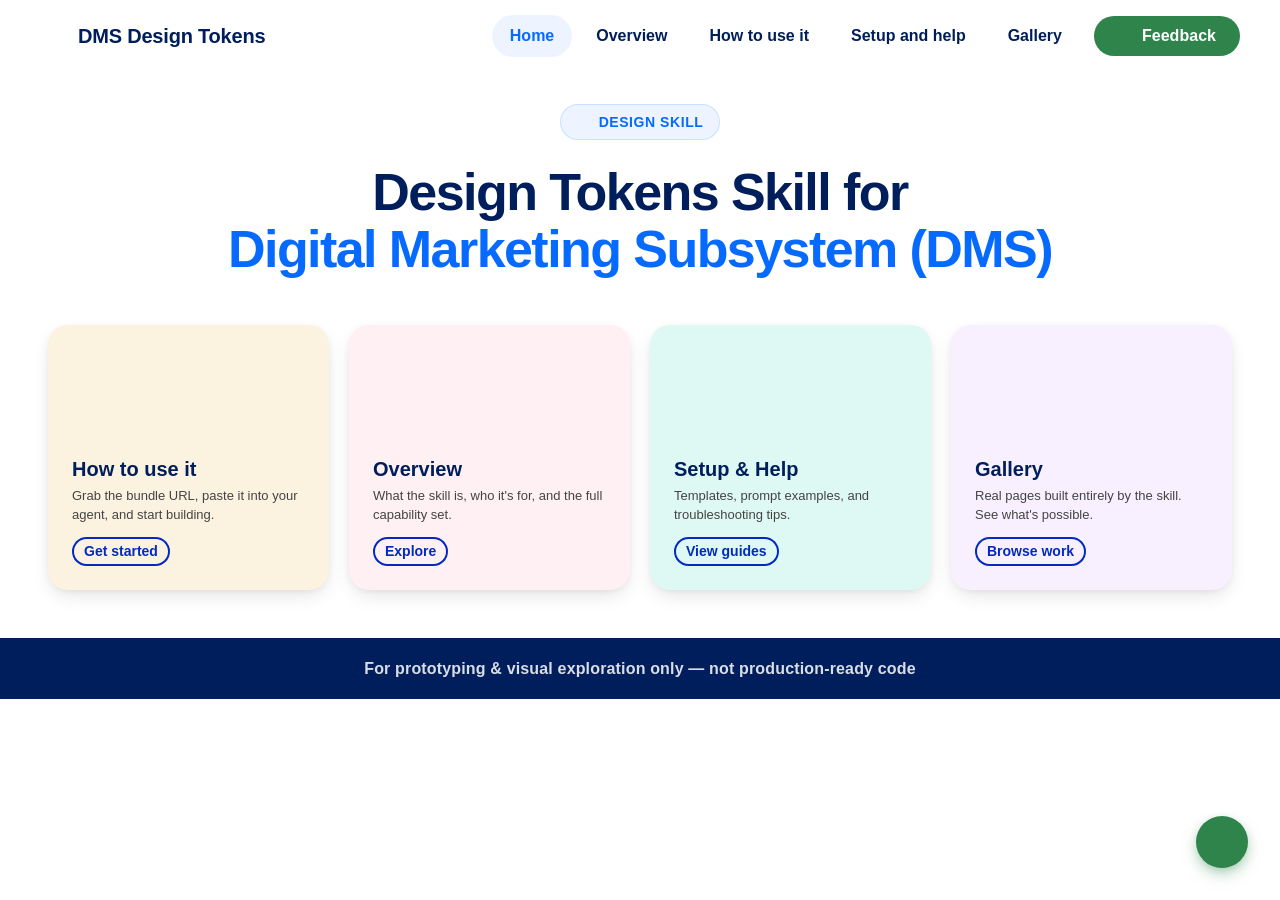
==== commit 33cf18ff: "cards: bare icons at 40px, remove containers, 64px gap to headline Co-authored-by: Cursor <cursorage" ====
--- a/index.html
+++ b/index.html
@@ -53,9 +53,7 @@
     <div class="home-grid home-grid--4">
 
       <a href="use-it.html" class="home-tile home-tile--pastel home-tile--yellow">
-        <div class="home-tile__icon-circle">
-          <i class="icon icon--thunder" aria-hidden="true"></i>
-        </div>
+        <i class="icon icon--thunder home-tile__icon" aria-hidden="true"></i>
         <div class="home-tile__body">
           <h2 class="home-tile__title">How to use it</h2>
           <p class="home-tile__desc">Grab the bundle URL, paste it into your agent, and start building.</p>
@@ -64,9 +62,7 @@
       </a>
 
       <a href="overview.html" class="home-tile home-tile--pastel home-tile--pink">
-        <div class="home-tile__icon-circle">
-          <i class="icon icon--info-alt" aria-hidden="true"></i>
-        </div>
+        <i class="icon icon--info-alt home-tile__icon" aria-hidden="true"></i>
         <div class="home-tile__body">
           <h2 class="home-tile__title">Overview</h2>
           <p class="home-tile__desc">What the skill is, who it's for, and the full capability set.</p>
@@ -75,9 +71,7 @@
       </a>
 
       <a href="setup-and-help.html" class="home-tile home-tile--pastel home-tile--teal-pastel">
-        <div class="home-tile__icon-circle">
-          <i class="icon icon--help-center" aria-hidden="true"></i>
-        </div>
+        <i class="icon icon--help-center home-tile__icon" aria-hidden="true"></i>
         <div class="home-tile__body">
           <h2 class="home-tile__title">Setup &amp; Help</h2>
           <p class="home-tile__desc">Templates, prompt examples, and troubleshooting tips.</p>
@@ -86,9 +80,7 @@
       </a>
 
       <a href="gallery.html" class="home-tile home-tile--pastel home-tile--violet-pastel">
-        <div class="home-tile__icon-circle">
-          <i class="icon icon--palette" aria-hidden="true"></i>
-        </div>
+        <i class="icon icon--palette home-tile__icon" aria-hidden="true"></i>
         <div class="home-tile__body">
           <h2 class="home-tile__title">Gallery</h2>
           <p class="home-tile__desc">Real pages built entirely by the skill. See what's possible.</p>
--- a/css/style.css
+++ b/css/style.css
@@ -1734,16 +1734,16 @@
 .proto-banner {
   width: 100%;
   background: var(--color-electric-blue-15, #001E5B);
-  padding: 14px 24px;
+  padding: 18px 24px;
   display: flex;
   align-items: center;
   justify-content: center;
-  gap: 12px;
+  gap: 14px;
 }
 
 .proto-banner__text {
   font-family: var(--font-family-body, "Salesforce Sans", Arial, sans-serif);
-  font-size: var(--font-style-body-copy-4-size, 14px);
+  font-size: var(--font-style-body-copy-3-size, 16px);
   font-weight: var(--font-weight-demi, 600);
   color: rgba(255, 255, 255, 0.85);
   letter-spacing: 0.01em;
@@ -1751,8 +1751,8 @@
 }
 
 .proto-banner__star {
-  width: 16px;
-  height: 16px;
+  width: 18px;
+  height: 18px;
   color: var(--color-cloud-blue-68, #00B3FF);
   flex-shrink: 0;
 }
@@ -1933,19 +1933,19 @@
 }
 
 .home-tile--pink {
-  background: linear-gradient(180deg, #90D0FE 0%, #EAF5FE 62%, #FEF0F3 100%);
+  background: var(--color-pink-95, #FEF0F3);
 }
 
 .home-tile--yellow {
-  background: linear-gradient(180deg, #90D0FE 0%, #EAF5FE 62%, #FBF3E0 100%);
+  background: var(--color-yellow-95, #FBF3E0);
 }
 
 .home-tile--teal-pastel {
-  background: linear-gradient(180deg, #90D0FE 0%, #EAF5FE 62%, #DEF9F3 100%);
+  background: var(--color-teal-95, #DEF9F3);
 }
 
 .home-tile--violet-pastel {
-  background: linear-gradient(180deg, #90D0FE 0%, #EAF5FE 62%, #F9F0FF 100%);
+  background: var(--color-violet-95, #F9F0FF);
 }
 
 .home-tile--pastel .home-tile__title {
@@ -1954,32 +1954,19 @@
   margin-bottom: 4px;
 }
 
-/* ── Icon circle ── */
-.home-tile__icon-circle {
-  width: 48px;
-  height: 48px;
-  border-radius: 14px;
-  background: rgba(255, 255, 255, 0.7);
-  backdrop-filter: blur(6px);
-  -webkit-backdrop-filter: blur(6px);
-  border: 1px solid rgba(255, 255, 255, 0.5);
-  display: flex;
-  align-items: center;
-  justify-content: center;
-  margin-bottom: 40px;
-  box-shadow: 0 2px 8px -2px rgba(0, 0, 0, 0.08);
-}
-
-.home-tile__icon-circle .icon {
-  width: 24px;
-  height: 24px;
+/* ── Tile icon (bare, no container) ── */
+.home-tile__icon {
+  width: 40px;
+  height: 40px;
+  margin-bottom: 64px;
+  flex-shrink: 0;
   color: var(--color-fill-accent, #066AFE);
 }
 
-.home-tile--pink .home-tile__icon-circle .icon { color: #DB2777; }
-.home-tile--yellow .home-tile__icon-circle .icon { color: #D97706; }
-.home-tile--teal-pastel .home-tile__icon-circle .icon { color: #0D9488; }
-.home-tile--violet-pastel .home-tile__icon-circle .icon { color: #7C3AED; }
+.home-tile--pink .home-tile__icon { color: #DB2777; }
+.home-tile--yellow .home-tile__icon { color: #D97706; }
+.home-tile--teal-pastel .home-tile__icon { color: #0D9488; }
+.home-tile--violet-pastel .home-tile__icon { color: #7C3AED; }
 
 /* ── Tile body group (title + desc + CTA tight together) ── */
 .home-tile__body {
@@ -2164,40 +2151,9 @@
 
 /* ═══ Responsive ═══ */
 
-/* Tablet Portrait (768–1023px) */
-@media (max-width: 1023.98px) and (min-width: 768px) {
-  .blade,
-  .blade--night-hero {
-    padding-inline: var(--space-grid-tablet-portrait-margin, 32px);
-    padding-block: 48px;
-  }
-  .pillars { grid-template-columns: 1fr; }
-  .card-grid--3 { grid-template-columns: repeat(2, 1fr); }
-  .stats { grid-template-columns: repeat(2, 1fr); }
-  .nav__inner { padding: 0 32px; }
-  .nav__tab-link { padding: 6px 14px; font-size: 13px; }
-}
-
-/* Mobile (< 768px) */
-@media (max-width: 767.98px) {
-  .blade,
-  .blade--night-hero {
-    padding-inline: var(--space-grid-mobile-margin, 24px);
-    padding-block: 48px;
-  }
-  .card-grid--2,
-  .card-grid--3 { grid-template-columns: 1fr; }
-  .pillars { grid-template-columns: 1fr; }
-  .stats { grid-template-columns: 1fr; }
-  .url-panel,
-  .download-panel { flex-direction: column; align-items: flex-start; }
-  .hero__title { font-size: 28px; }
-  .gallery-grid { grid-template-columns: 1fr; }
-
-  .nav__inner {
-    padding: 0 16px;
-    height: 56px;
-  }
+/* Nav collapse (≤ 1024px) */
+@media (max-width: 1023.98px) {
+  .nav__inner { padding: 0 24px; height: 56px; }
   .nav__hamburger { display: flex; }
   .nav__tabs {
     display: none;
@@ -2224,15 +2180,49 @@
     font-size: 14px;
     border-radius: 10px;
   }
-  .nav__feedback {
-    display: none;
-  }
+  .nav__feedback { display: none; }
   .nav__tabs.is-open .nav__feedback {
     display: inline-flex;
     width: 100%;
     justify-content: center;
     margin-left: 0;
     margin-top: 4px;
+  }
+}
+
+/* Tablet Portrait (768–1023px) */
+@media (max-width: 1023.98px) and (min-width: 768px) {
+  .blade,
+  .blade--night-hero {
+    padding-inline: var(--space-grid-tablet-portrait-margin, 32px);
+    padding-block: 48px;
+  }
+  .pillars { grid-template-columns: 1fr; }
+  .card-grid--3 { grid-template-columns: repeat(2, 1fr); }
+  .stats { grid-template-columns: repeat(2, 1fr); }
+  .nav__inner { padding: 0 32px; }
+  .nav__tab-link { padding: 6px 14px; font-size: 13px; }
+}
+
+/* Mobile (< 768px) */
+@media (max-width: 767.98px) {
+  .blade,
+  .blade--night-hero {
+    padding-inline: var(--space-grid-mobile-margin, 24px);
+    padding-block: 48px;
+  }
+  .card-grid--2,
+  .card-grid--3 { grid-template-columns: 1fr; }
+  .pillars { grid-template-columns: 1fr; }
+  .stats { grid-template-columns: 1fr; }
+  .url-panel,
+  .download-panel { flex-direction: column; align-items: flex-start; }
+  .hero__title { font-size: 28px; }
+  .gallery-grid { grid-template-columns: 1fr; }
+
+  .nav__inner {
+    padding: 0 16px;
+    height: 56px;
   }
   .feedback-fab { bottom: 20px; right: 20px; width: 48px; height: 48px; }
   .feedback-fab .icon { width: 20px; height: 20px; }
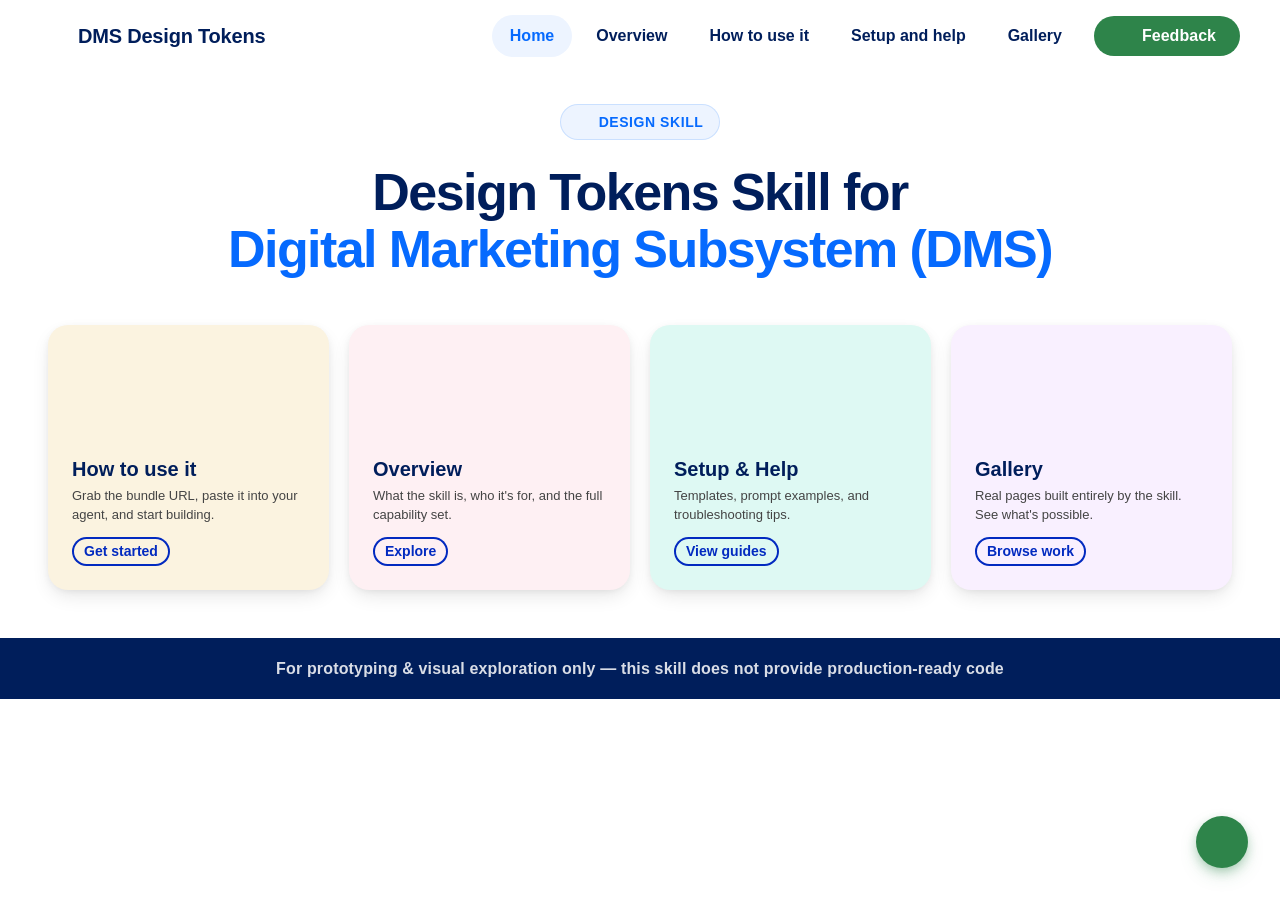
==== commit 12e7b5f5: "banner: clarify wording about production-ready code Co-authored-by: Cursor <cursoragent@cursor.com>" ====
--- a/index.html
+++ b/index.html
@@ -95,7 +95,7 @@
 <!-- ═══ Prototype-only banner ═══ -->
 <div class="proto-banner">
   <i class="icon icon--magicwand proto-banner__star proto-banner__star--left" aria-hidden="true"></i>
-  <span class="proto-banner__text">For prototyping &amp; visual exploration only — not production-ready code</span>
+  <span class="proto-banner__text">For prototyping &amp; visual exploration only — this skill does not provide production-ready code</span>
   <i class="icon icon--magicwand proto-banner__star proto-banner__star--right" aria-hidden="true"></i>
 </div>
 
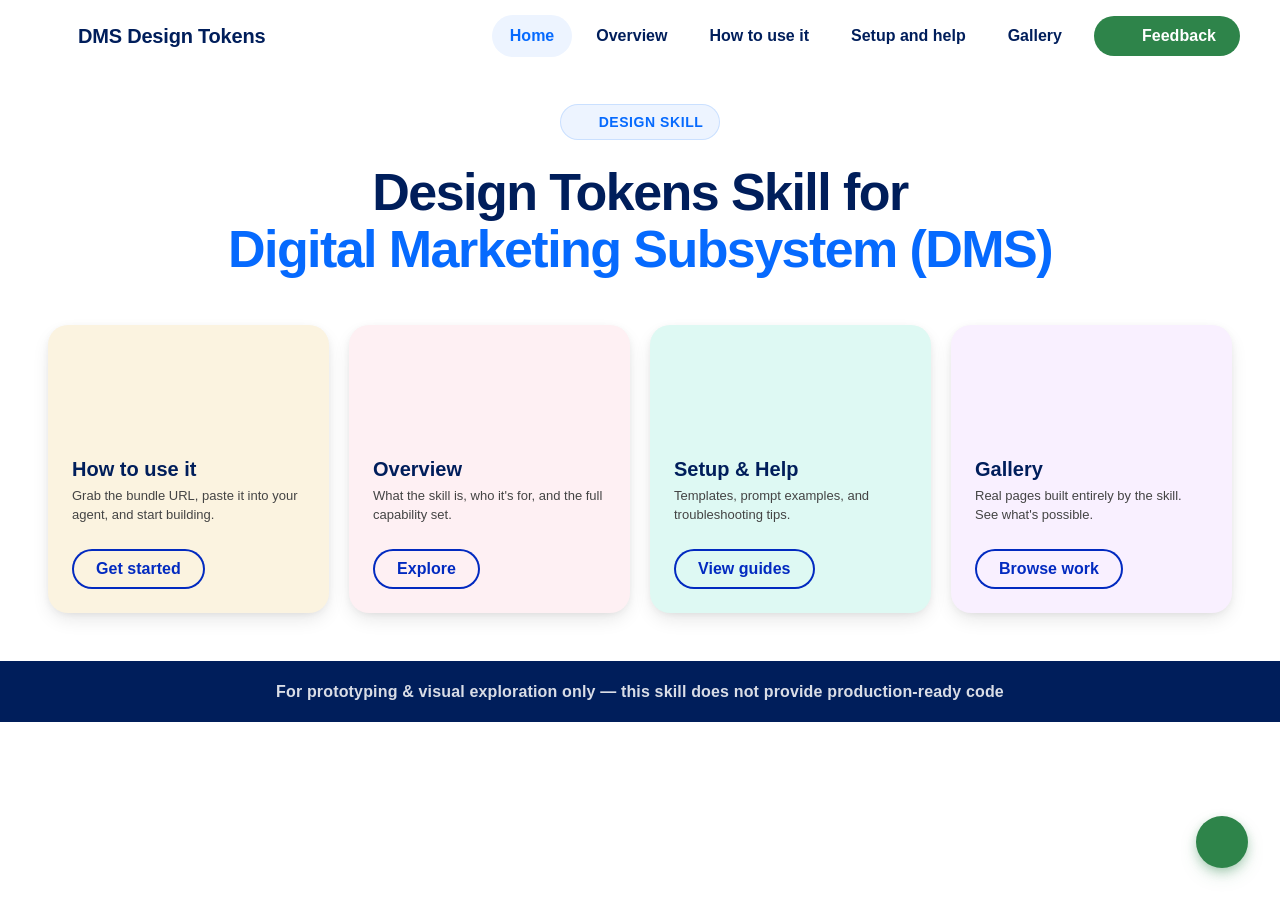
==== commit 2719f628: "cards: medium CTAs, increase desc-to-CTA gap to 24px Co-authored-by: Cursor <cursoragent@cursor.com>" ====
--- a/index.html
+++ b/index.html
@@ -57,7 +57,7 @@
         <div class="home-tile__body">
           <h2 class="home-tile__title">How to use it</h2>
           <p class="home-tile__desc">Grab the bundle URL, paste it into your agent, and start building.</p>
-          <span class="sf-cta sf-cta--secondary sf-cta--small home-tile__btn">Get started</span>
+          <span class="sf-cta sf-cta--secondary sf-cta--medium home-tile__btn">Get started</span>
         </div>
       </a>
 
@@ -66,7 +66,7 @@
         <div class="home-tile__body">
           <h2 class="home-tile__title">Overview</h2>
           <p class="home-tile__desc">What the skill is, who it's for, and the full capability set.</p>
-          <span class="sf-cta sf-cta--secondary sf-cta--small home-tile__btn">Explore</span>
+          <span class="sf-cta sf-cta--secondary sf-cta--medium home-tile__btn">Explore</span>
         </div>
       </a>
 
@@ -75,7 +75,7 @@
         <div class="home-tile__body">
           <h2 class="home-tile__title">Setup &amp; Help</h2>
           <p class="home-tile__desc">Templates, prompt examples, and troubleshooting tips.</p>
-          <span class="sf-cta sf-cta--secondary sf-cta--small home-tile__btn">View guides</span>
+          <span class="sf-cta sf-cta--secondary sf-cta--medium home-tile__btn">View guides</span>
         </div>
       </a>
 
@@ -84,7 +84,7 @@
         <div class="home-tile__body">
           <h2 class="home-tile__title">Gallery</h2>
           <p class="home-tile__desc">Real pages built entirely by the skill. See what's possible.</p>
-          <span class="sf-cta sf-cta--secondary sf-cta--small home-tile__btn">Browse work</span>
+          <span class="sf-cta sf-cta--secondary sf-cta--medium home-tile__btn">Browse work</span>
         </div>
       </a>
 
--- a/css/style.css
+++ b/css/style.css
@@ -1981,7 +1981,7 @@
   font-size: 13px;
   color: var(--color-on-surface-2, #444444);
   line-height: 1.5;
-  margin-bottom: 12px;
+  margin-bottom: 24px;
 }
 
 /* ── CTA button inside tile — hug text ── */
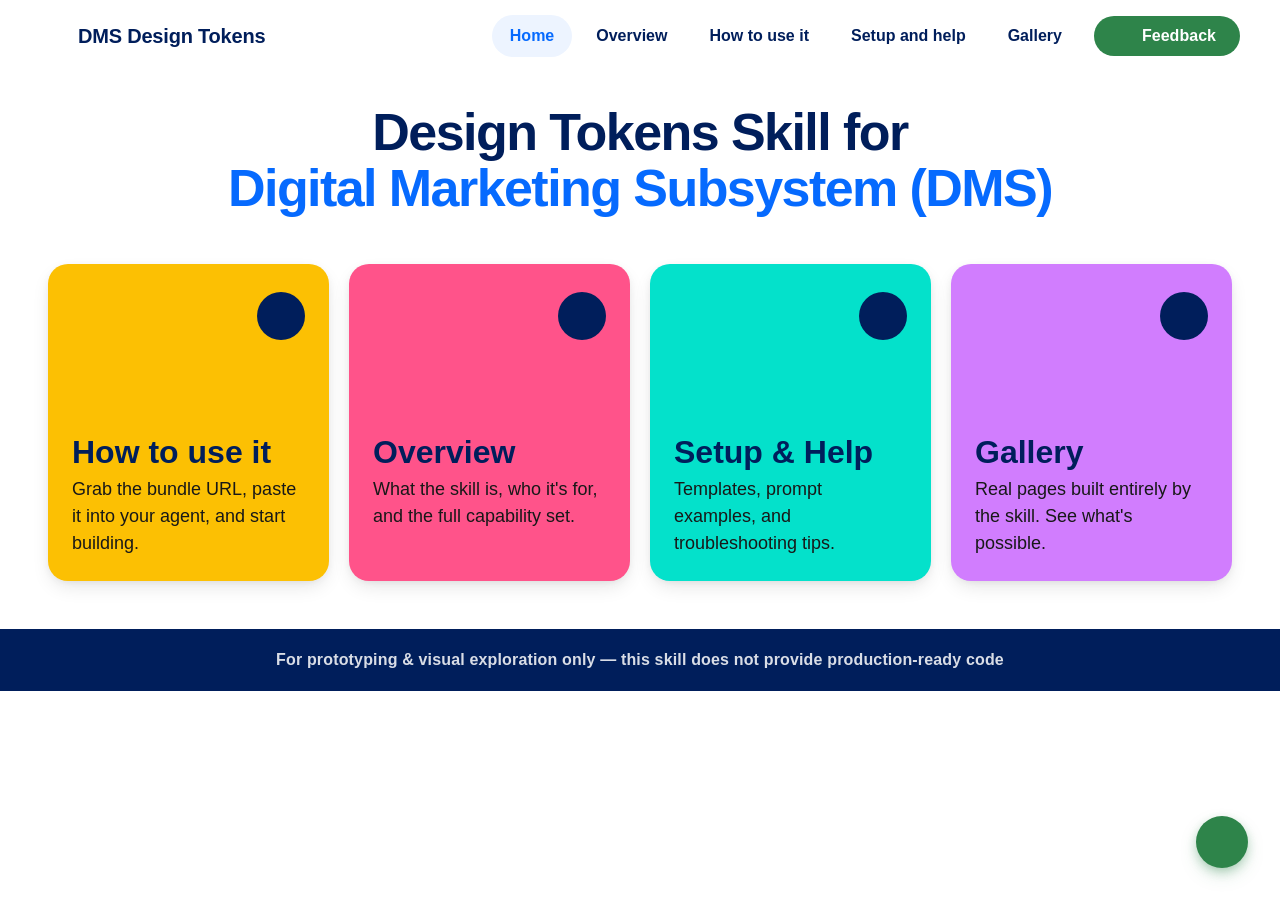
==== commit 5b3f4fc5: "preview html updates based on skill" ====
--- a/index.html
+++ b/index.html
@@ -9,7 +9,7 @@
   <link rel="stylesheet" href="https://sfdc-ui-documentation-667d4c5e8394.herokuapp.com/dms-design-tokens/fonts.css">
   <link rel="stylesheet" href="https://sfdc-ui-documentation-667d4c5e8394.herokuapp.com/dms-design-tokens/tokens.css">
   <link rel="stylesheet" href="https://sfdc-ui-documentation-667d4c5e8394.herokuapp.com/salesforce-tokens/icons.css">
-  <link rel="stylesheet" href="css/style.css?v=20260625b">
+  <link rel="stylesheet" href="css/style.css?v=20260626b">
 </head>
 <body>
 
@@ -37,10 +37,6 @@
 <!-- ═══ Hero ═══ -->
 <section class="blade blade--day" style="padding-top:32px;padding-bottom:48px;">
   <div class="blade__inner" style="text-align:center; max-width:900px; margin-inline:auto;">
-    <div class="home-hero__badge home-hero__badge--day">
-      <i class="icon icon--magicwand" aria-hidden="true" style="width:18px;height:18px;"></i>
-      <span>Design Skill</span>
-    </div>
     <h1 class="hero__title" style="max-width:none;margin-inline:auto;margin-bottom:0;color:var(--color-on-surface-1,#001E5B);">
       Design Tokens Skill for<br><span style="color:var(--color-fill-accent,#066AFE);">Digital Marketing Subsystem (DMS)</span>
     </h1>
@@ -53,38 +49,46 @@
     <div class="home-grid home-grid--4">
 
       <a href="use-it.html" class="home-tile home-tile--pastel home-tile--yellow">
-        <i class="icon icon--thunder home-tile__icon" aria-hidden="true"></i>
+        <div class="home-tile__top">
+          <i class="icon icon--setup-assistant-guide home-tile__icon" aria-hidden="true"></i>
+          <span class="home-tile__arrow"><i class="icon icon--forward-up" aria-hidden="true"></i></span>
+        </div>
         <div class="home-tile__body">
           <h2 class="home-tile__title">How to use it</h2>
           <p class="home-tile__desc">Grab the bundle URL, paste it into your agent, and start building.</p>
-          <span class="sf-cta sf-cta--secondary sf-cta--medium home-tile__btn">Get started</span>
         </div>
       </a>
 
       <a href="overview.html" class="home-tile home-tile--pastel home-tile--pink">
-        <i class="icon icon--info-alt home-tile__icon" aria-hidden="true"></i>
+        <div class="home-tile__top">
+          <i class="icon icon--knowledge-base home-tile__icon" aria-hidden="true"></i>
+          <span class="home-tile__arrow"><i class="icon icon--forward-up" aria-hidden="true"></i></span>
+        </div>
         <div class="home-tile__body">
           <h2 class="home-tile__title">Overview</h2>
           <p class="home-tile__desc">What the skill is, who it's for, and the full capability set.</p>
-          <span class="sf-cta sf-cta--secondary sf-cta--medium home-tile__btn">Explore</span>
         </div>
       </a>
 
       <a href="setup-and-help.html" class="home-tile home-tile--pastel home-tile--teal-pastel">
-        <i class="icon icon--help-center home-tile__icon" aria-hidden="true"></i>
+        <div class="home-tile__top">
+          <i class="icon icon--questions-and-answers home-tile__icon" aria-hidden="true"></i>
+          <span class="home-tile__arrow"><i class="icon icon--forward-up" aria-hidden="true"></i></span>
+        </div>
         <div class="home-tile__body">
           <h2 class="home-tile__title">Setup &amp; Help</h2>
           <p class="home-tile__desc">Templates, prompt examples, and troubleshooting tips.</p>
-          <span class="sf-cta sf-cta--secondary sf-cta--medium home-tile__btn">View guides</span>
         </div>
       </a>
 
       <a href="gallery.html" class="home-tile home-tile--pastel home-tile--violet-pastel">
-        <i class="icon icon--palette home-tile__icon" aria-hidden="true"></i>
+        <div class="home-tile__top">
+          <i class="icon icon--palette home-tile__icon" aria-hidden="true"></i>
+          <span class="home-tile__arrow"><i class="icon icon--forward-up" aria-hidden="true"></i></span>
+        </div>
         <div class="home-tile__body">
           <h2 class="home-tile__title">Gallery</h2>
           <p class="home-tile__desc">Real pages built entirely by the skill. See what's possible.</p>
-          <span class="sf-cta sf-cta--secondary sf-cta--medium home-tile__btn">Browse work</span>
         </div>
       </a>
 
--- a/css/style.css
+++ b/css/style.css
@@ -1933,42 +1933,69 @@
 }
 
 .home-tile--pink {
-  background: var(--color-pink-95, #FEF0F3);
+  background: var(--color-pink-60, #FF538A);
 }
 
 .home-tile--yellow {
-  background: var(--color-yellow-95, #FBF3E0);
+  background: var(--color-yellow-80, #FCC003);
 }
 
 .home-tile--teal-pastel {
-  background: var(--color-teal-95, #DEF9F3);
+  background: var(--color-teal-80, #04E1CB);
 }
 
 .home-tile--violet-pastel {
-  background: var(--color-violet-95, #F9F0FF);
+  background: var(--color-violet-65, #D17DFE);
 }
 
 .home-tile--pastel .home-tile__title {
-  color: var(--color-on-surface-1, #001E5B);
-  font-size: var(--font-style-display-7-size, 20px);
+  font-size: 32px;
   margin-bottom: 4px;
+  color: var(--color-electric-blue-15, #001E5B);
+}
+
+/* ── Tile top row (icon left, arrow right) ── */
+.home-tile__top {
+  display: flex;
+  align-items: center;
+  justify-content: space-between;
+  width: 100%;
+  margin-bottom: 92px;
 }
 
 /* ── Tile icon (bare, no container) ── */
 .home-tile__icon {
   width: 40px;
   height: 40px;
-  margin-bottom: 64px;
   flex-shrink: 0;
-  color: var(--color-fill-accent, #066AFE);
-}
-
-.home-tile--pink .home-tile__icon { color: #DB2777; }
-.home-tile--yellow .home-tile__icon { color: #D97706; }
-.home-tile--teal-pastel .home-tile__icon { color: #0D9488; }
-.home-tile--violet-pastel .home-tile__icon { color: #7C3AED; }
-
-/* ── Tile body group (title + desc + CTA tight together) ── */
+  color: var(--color-electric-blue-15, #001E5B);
+}
+
+/* ── Circular arrow button ── */
+.home-tile__arrow {
+  display: flex;
+  align-items: center;
+  justify-content: center;
+  width: 48px;
+  height: 48px;
+  border-radius: 50%;
+  background: var(--color-electric-blue-15, #001E5B);
+  flex-shrink: 0;
+  transition: transform 0.25s ease;
+}
+
+.home-tile__arrow .icon {
+  width: 22px;
+  height: 22px;
+  color: #FFFFFF;
+  transition: transform 0.3s cubic-bezier(0.34, 1.56, 0.64, 1);
+}
+
+.home-tile:hover .home-tile__arrow .icon {
+  transform: translate(3px, -3px);
+}
+
+/* ── Tile body group (title + desc tight together) ── */
 .home-tile__body {
   display: flex;
   flex-direction: column;
@@ -1978,17 +2005,10 @@
 
 .home-tile__desc {
   font-family: var(--font-family-body, "Salesforce Sans", Arial, sans-serif);
-  font-size: 13px;
-  color: var(--color-on-surface-2, #444444);
+  font-size: 18px;
+  font-weight: 400;
   line-height: 1.5;
-  margin-bottom: 24px;
-}
-
-/* ── CTA button inside tile — hug text ── */
-.home-tile__btn {
-  margin-top: auto;
-  align-self: flex-start;
-  pointer-events: none;
+  color: var(--color-neutral-10, #181818);
 }
 
 /* ── Home responsive ── */
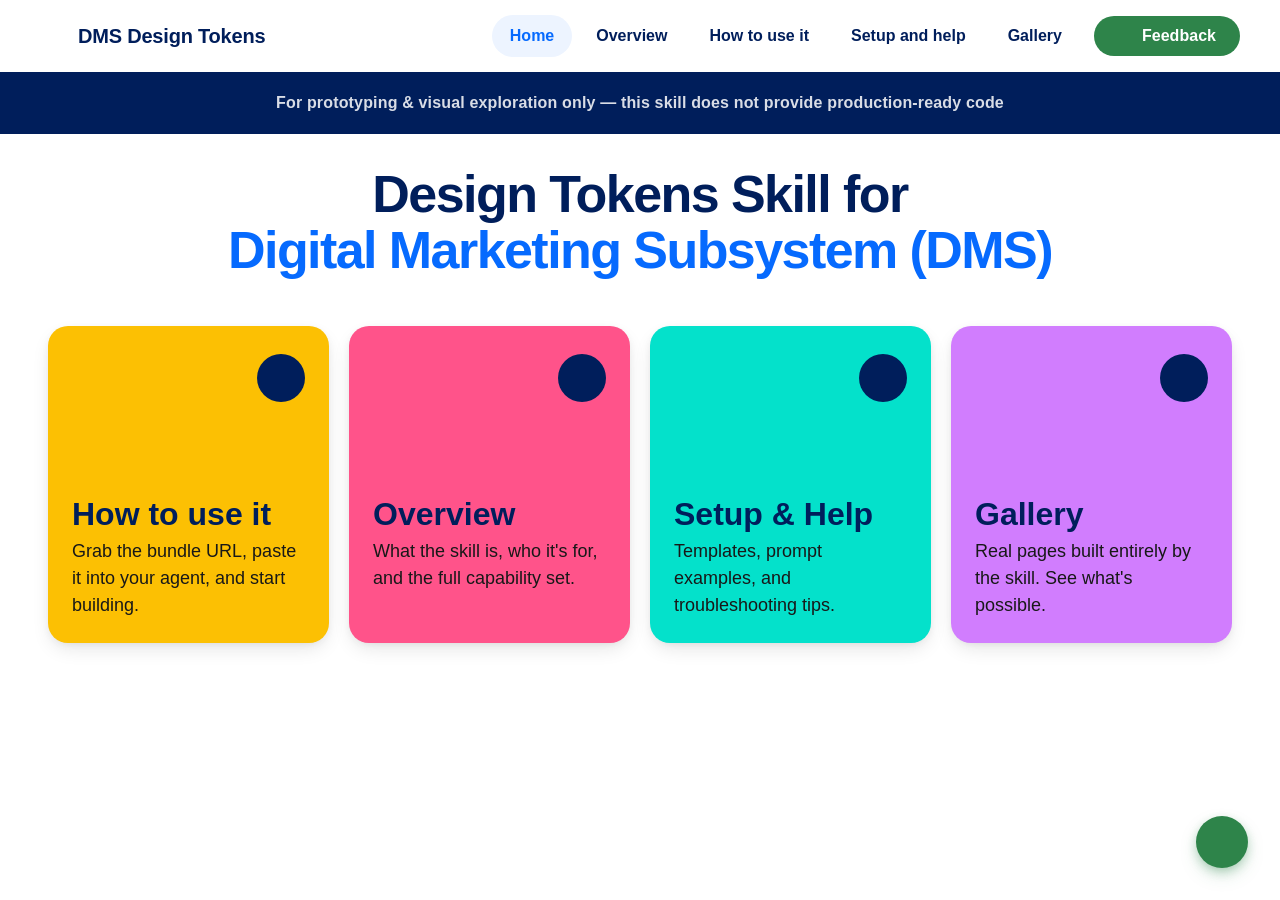
==== commit 4c154a36: "preview html updates based on skill" ====
--- a/index.html
+++ b/index.html
@@ -33,6 +33,13 @@
     </div>
   </div>
 </nav>
+
+<!-- ═══ Prototype-only banner ═══ -->
+<div class="proto-banner">
+  <i class="icon icon--magicwand proto-banner__star proto-banner__star--left" aria-hidden="true"></i>
+  <span class="proto-banner__text">For prototyping &amp; visual exploration only — this skill does not provide production-ready code</span>
+  <i class="icon icon--magicwand proto-banner__star proto-banner__star--right" aria-hidden="true"></i>
+</div>
 
 <!-- ═══ Hero ═══ -->
 <section class="blade blade--day" style="padding-top:32px;padding-bottom:48px;">
@@ -96,13 +103,6 @@
   </div>
 </section>
 
-<!-- ═══ Prototype-only banner ═══ -->
-<div class="proto-banner">
-  <i class="icon icon--magicwand proto-banner__star proto-banner__star--left" aria-hidden="true"></i>
-  <span class="proto-banner__text">For prototyping &amp; visual exploration only — this skill does not provide production-ready code</span>
-  <i class="icon icon--magicwand proto-banner__star proto-banner__star--right" aria-hidden="true"></i>
-</div>
-
 <!-- ═══ Feedback FAB + Overlay ═══ -->
 <button class="feedback-fab" data-feedback-open aria-label="Give feedback">
   <i class="icon icon--chat" aria-hidden="true"></i>
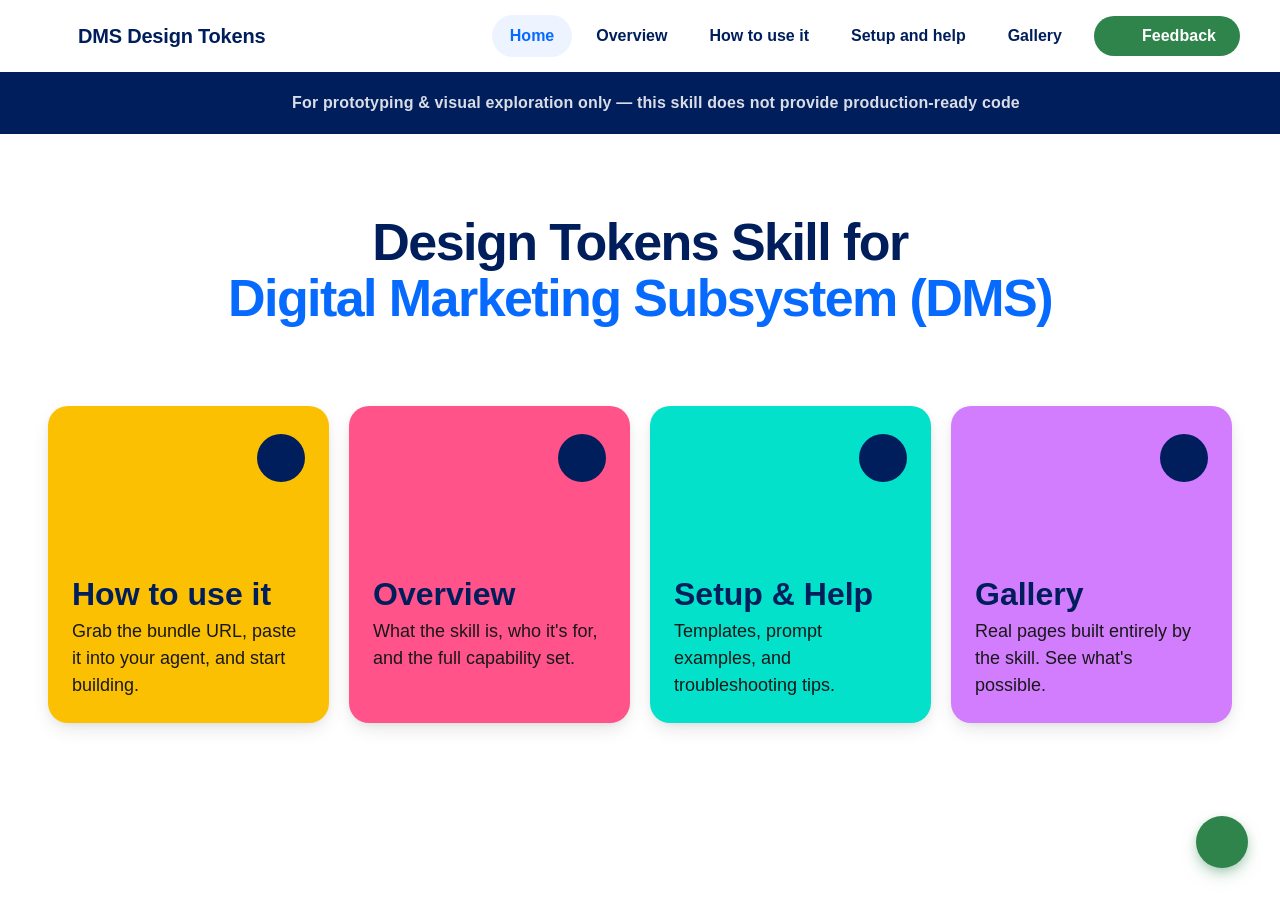
==== commit 285f63f7: "preview html updates based on skill" ====
--- a/index.html
+++ b/index.html
@@ -38,11 +38,10 @@
 <div class="proto-banner">
   <i class="icon icon--magicwand proto-banner__star proto-banner__star--left" aria-hidden="true"></i>
   <span class="proto-banner__text">For prototyping &amp; visual exploration only — this skill does not provide production-ready code</span>
-  <i class="icon icon--magicwand proto-banner__star proto-banner__star--right" aria-hidden="true"></i>
 </div>
 
 <!-- ═══ Hero ═══ -->
-<section class="blade blade--day" style="padding-top:32px;padding-bottom:48px;">
+<section class="blade blade--day" style="padding-top:80px;padding-bottom:80px;">
   <div class="blade__inner" style="text-align:center; max-width:900px; margin-inline:auto;">
     <h1 class="hero__title" style="max-width:none;margin-inline:auto;margin-bottom:0;color:var(--color-on-surface-1,#001E5B);">
       Design Tokens Skill for<br><span style="color:var(--color-fill-accent,#066AFE);">Digital Marketing Subsystem (DMS)</span>
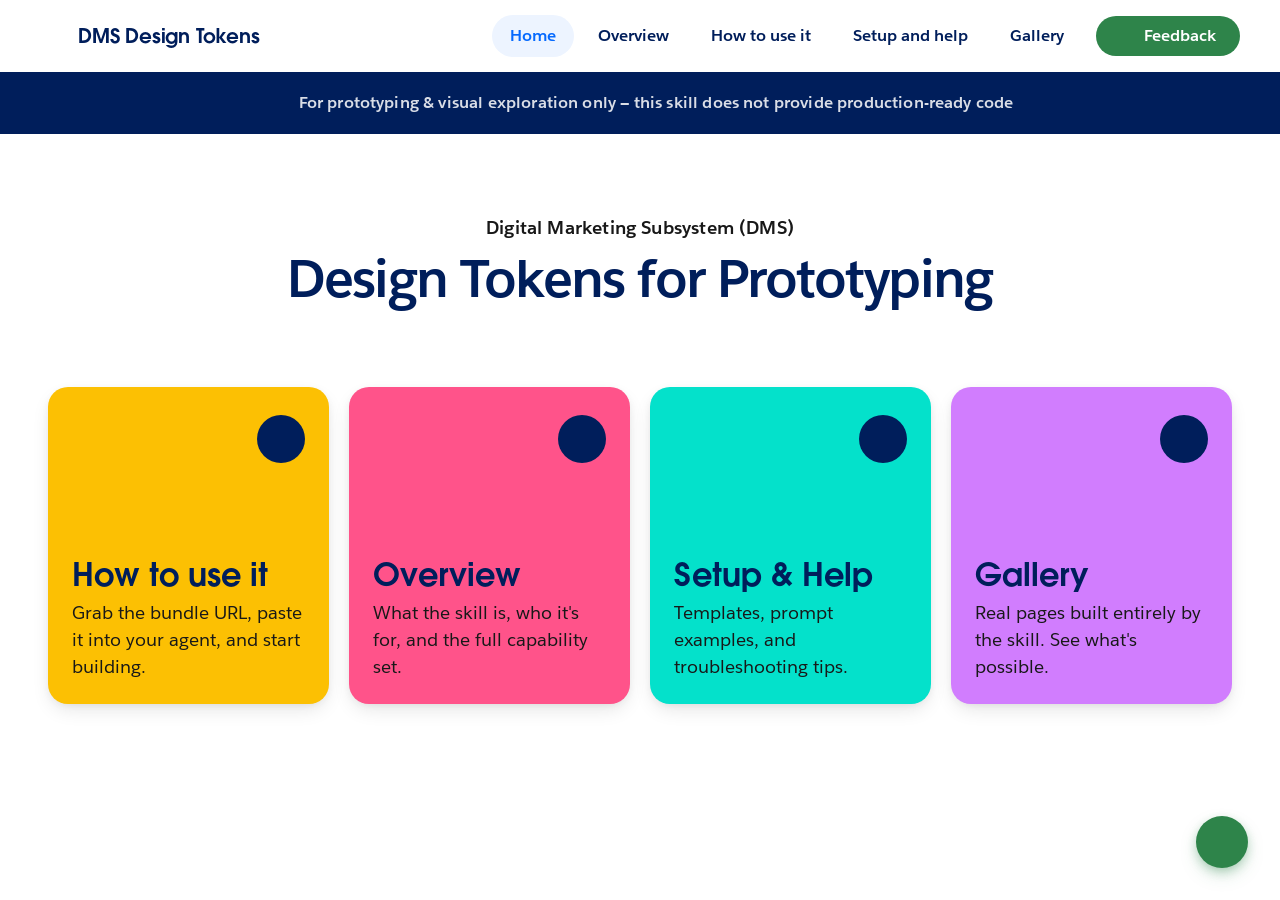
==== commit 66dfa0c8: "preview html updates based on skill" ====
--- a/index.html
+++ b/index.html
@@ -6,7 +6,7 @@
   <title>DMS Design Tokens</title>
   <meta name="description" content="A self-contained brand bundle that turns AI agents into brand-safe page builders. Semantic tokens, curated recipes, and an 8-question self-audit — all at a single URL.">
   <link rel="icon" type="image/svg+xml" href="public/favicon.svg">
-  <link rel="stylesheet" href="https://sfdc-ui-documentation-667d4c5e8394.herokuapp.com/dms-design-tokens/fonts.css">
+  <link rel="stylesheet" href="css/fonts.css">
   <link rel="stylesheet" href="https://sfdc-ui-documentation-667d4c5e8394.herokuapp.com/dms-design-tokens/tokens.css">
   <link rel="stylesheet" href="https://sfdc-ui-documentation-667d4c5e8394.herokuapp.com/salesforce-tokens/icons.css">
   <link rel="stylesheet" href="css/style.css?v=20260626b">
@@ -43,8 +43,9 @@
 <!-- ═══ Hero ═══ -->
 <section class="blade blade--day" style="padding-top:80px;padding-bottom:80px;">
   <div class="blade__inner" style="text-align:center; max-width:900px; margin-inline:auto;">
-    <h1 class="hero__title" style="max-width:none;margin-inline:auto;margin-bottom:0;color:var(--color-on-surface-1,#001E5B);">
-      Design Tokens Skill for<br><span style="color:var(--color-fill-accent,#066AFE);">Digital Marketing Subsystem (DMS)</span>
+    <p class="home-hero__eyebrow">Digital Marketing Subsystem (DMS)</p>
+    <h1 class="hero__title" style="max-width:none;margin-inline:auto;margin-bottom:0;color:var(--color-electric-blue-15,#001E5B);">
+      Design Tokens for Prototyping
     </h1>
   </div>
 </section>
--- a/css/fonts.css
+++ b/css/fonts.css
@@ -0,0 +1,41 @@
+@font-face {
+  font-family: "Avant Garde For Salesforce";
+  src: url("../fonts/AvantGardeForSalesforceW05-Dm.woff2") format("woff2");
+  font-weight: 600;
+  font-style: normal;
+  font-display: swap;
+}
+
+@font-face {
+  font-family: "ITC Avant Garde";
+  src:
+    url("../fonts/ITCAvantGardeGothic-Demi.woff2") format("woff2"),
+    url("../fonts/ITCAvantGardeGothic-Demi.woff") format("woff");
+  font-weight: 600;
+  font-style: normal;
+  font-display: swap;
+}
+
+@font-face {
+  font-family: "Salesforce Sans";
+  src: url("../fonts/SalesforceSans-Regular.woff2") format("woff2");
+  font-weight: 400;
+  font-style: normal;
+  font-display: swap;
+}
+
+@font-face {
+  font-family: "Salesforce Sans";
+  src: url("../fonts/SalesforceSans-Italic.woff2") format("woff2");
+  font-weight: 400;
+  font-style: italic;
+  font-display: swap;
+}
+
+@font-face {
+  font-family: "Salesforce Sans";
+  src: url("../fonts/SalesforceSans-Bold.woff2") format("woff2");
+  font-weight: 700;
+  font-style: normal;
+  font-display: swap;
+}
--- a/css/style.css
+++ b/css/style.css
@@ -1921,6 +1921,16 @@
   text-decoration: underline;
   text-decoration-thickness: 1.5px;
   text-underline-offset: 3px;
+}
+
+/* ── Home hero eyebrow ── */
+.home-hero__eyebrow {
+  font-family: var(--font-family-body, "Salesforce Sans", Arial, sans-serif);
+  font-size: var(--font-style-body-copy-2-size, 18px);
+  font-weight: 600;
+  color: var(--color-neutral-10, #181818);
+  margin: 0 0 8px;
+  letter-spacing: 0.01em;
 }
 
 /* ── Pastel gradient tile variant ── */
